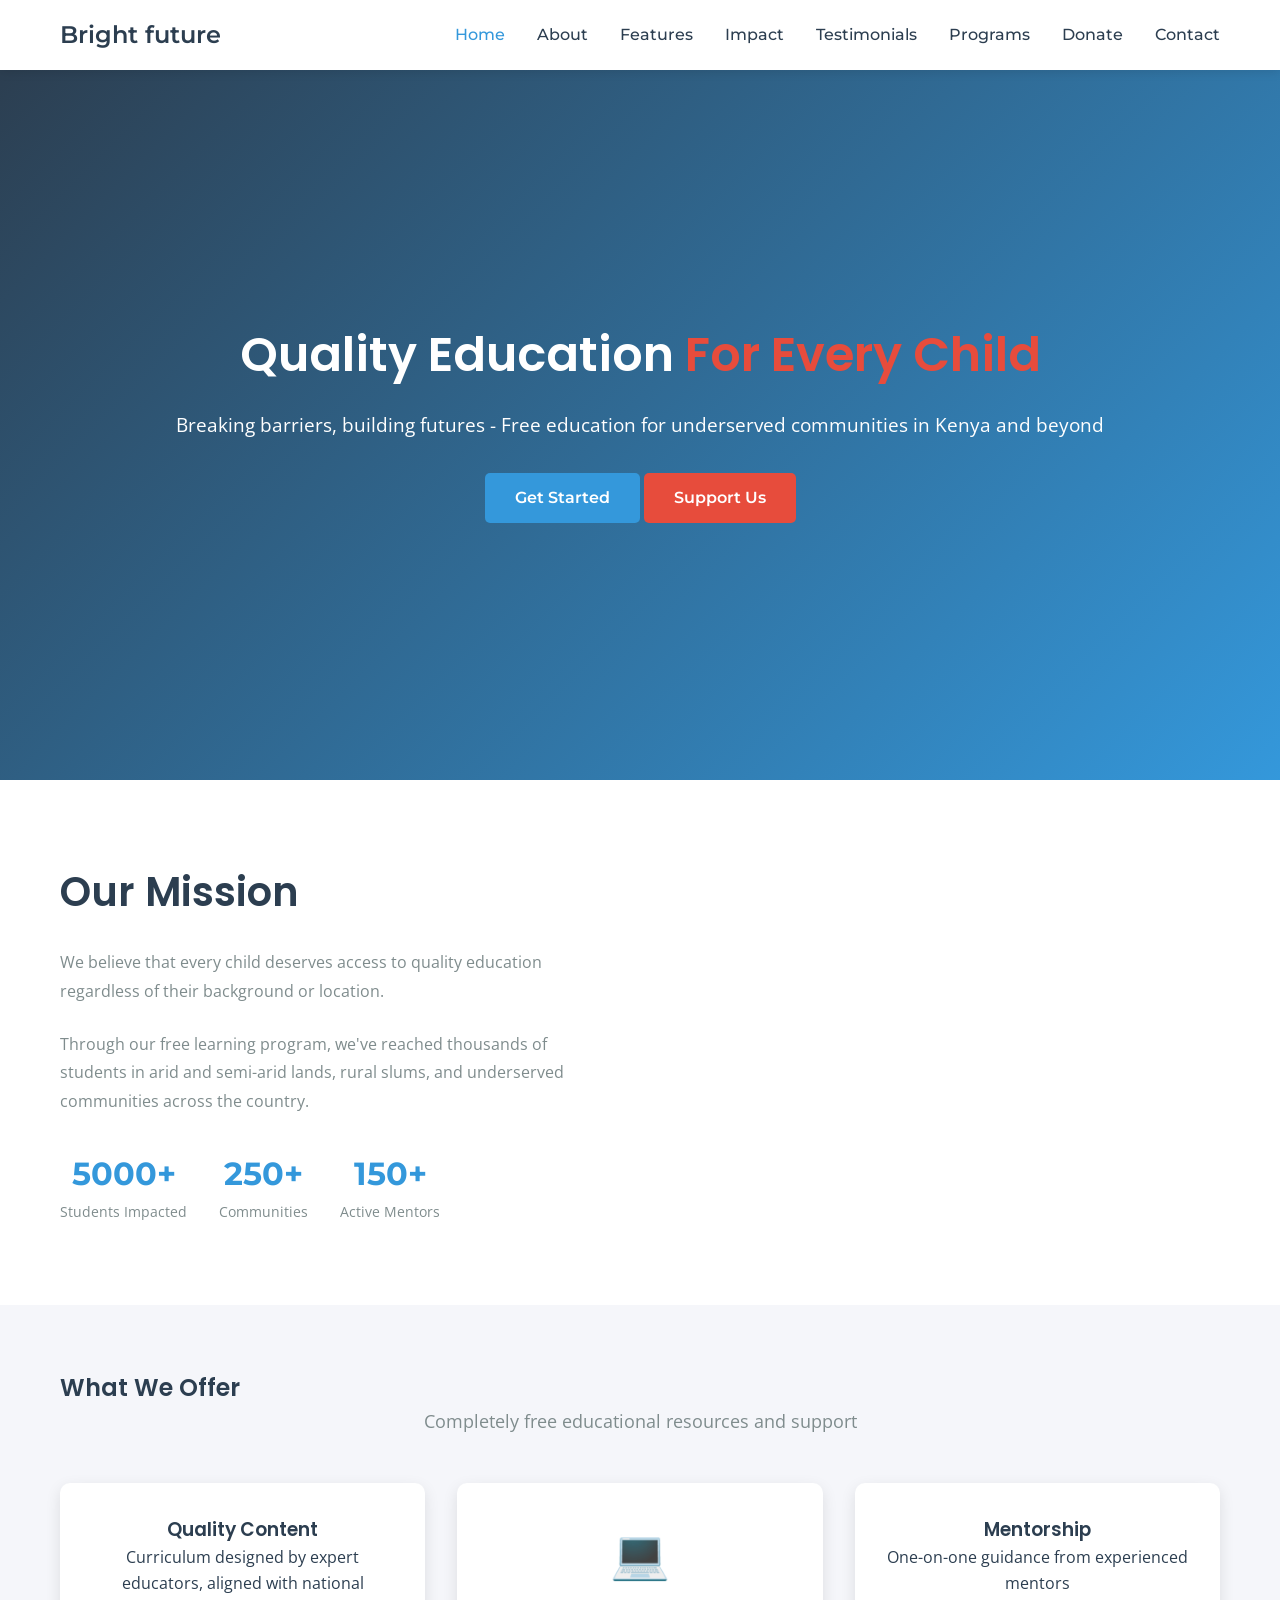
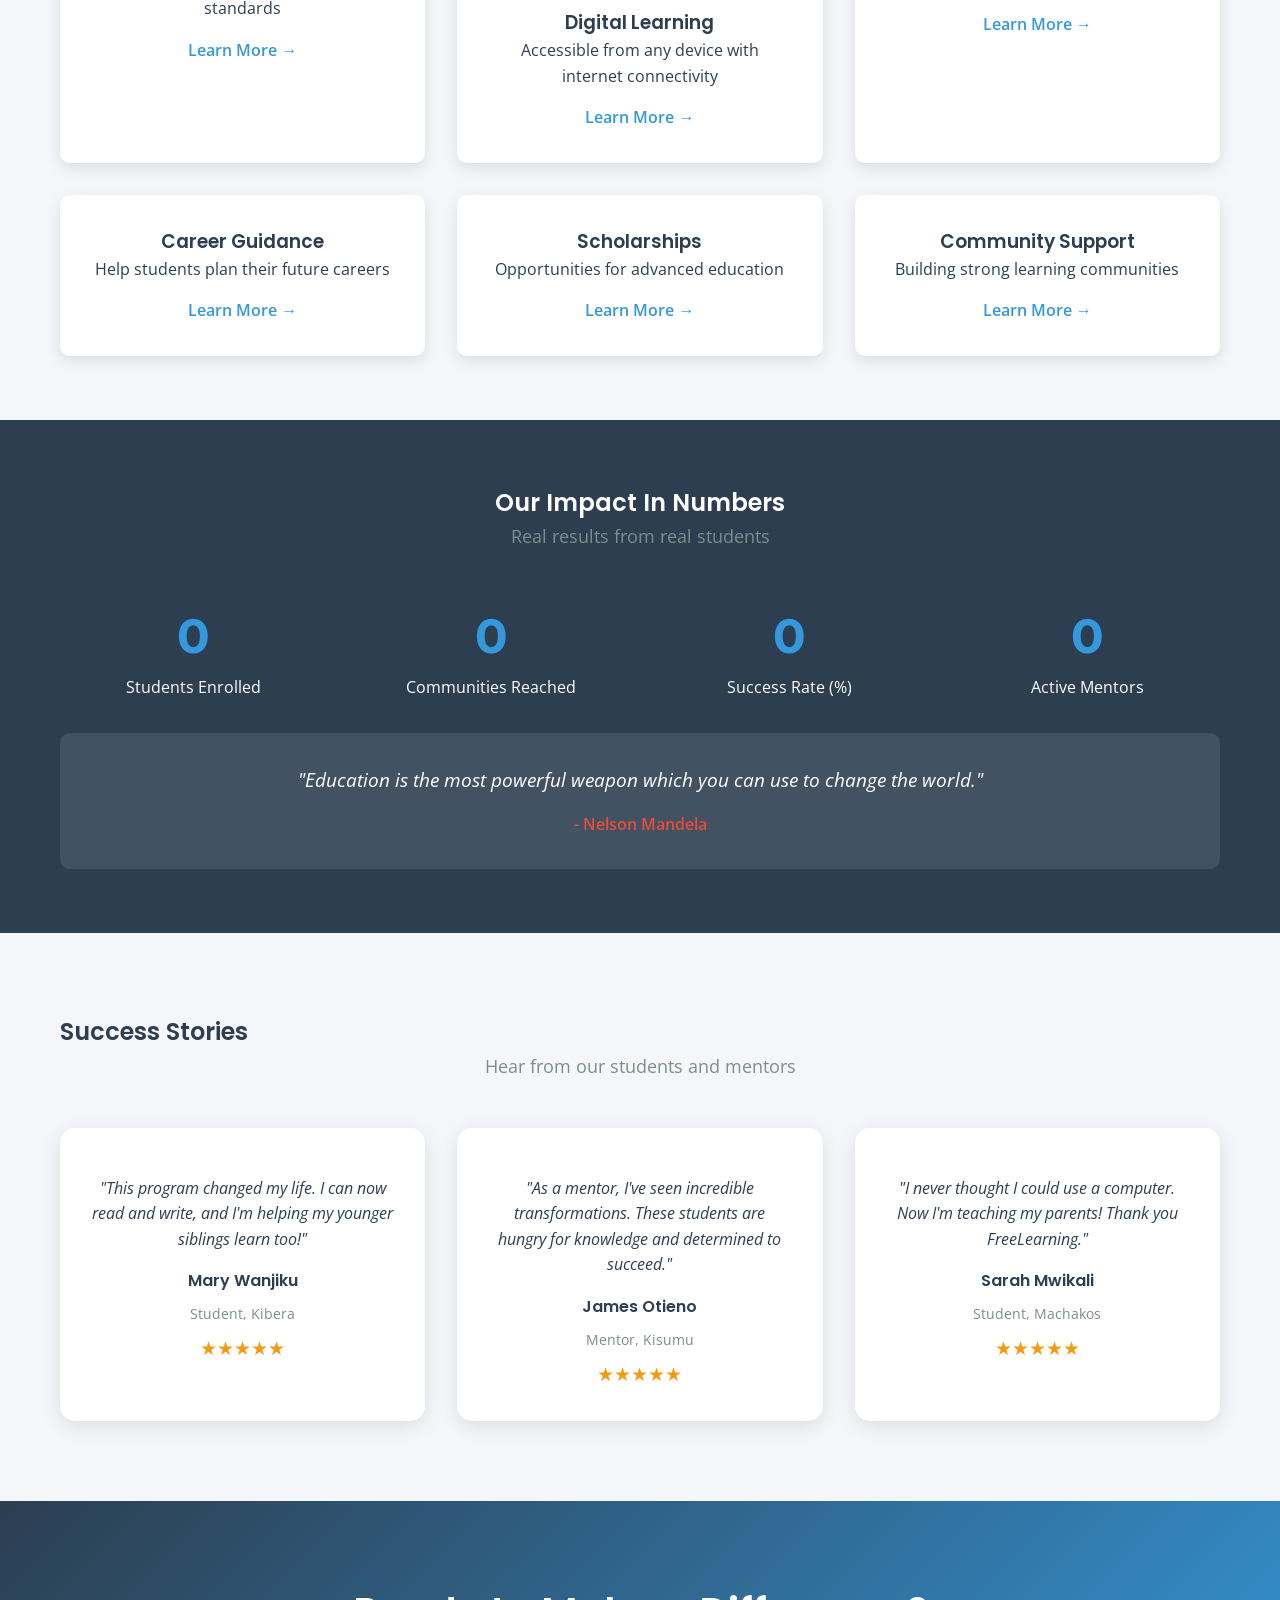
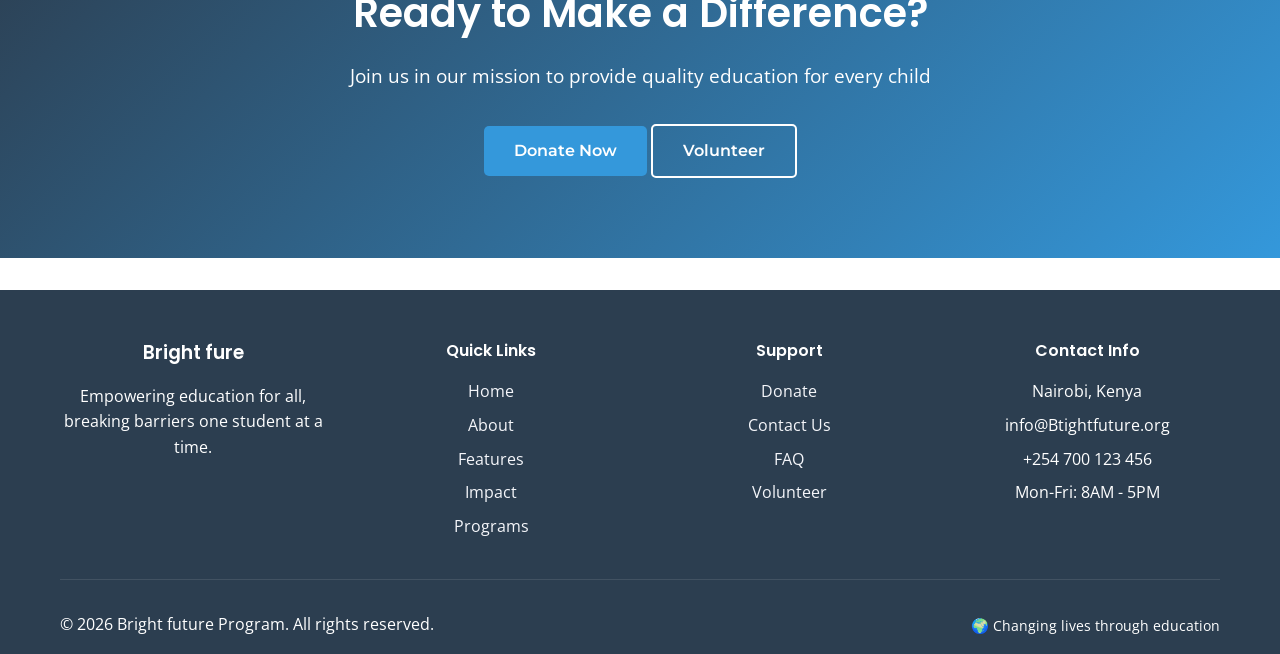
==== index.html @ 806d87c4 "Finalizing root structure for deployment" ====
<!DOCTYPE html>
<html lang="en">
<head>
    <meta charset="UTF-8">
    <meta name="viewport" content="width=device-width, initial-scale=1.0">
    <title>Bright future Program - Education For All</title>
    <link rel="stylesheet" href="css/style.css">
</head>
<body>
    <nav class="navbar">
        <div class="container">
            <div class="logo">
                <h2>Bright future</h2>
            </div>
            <ul class="nav-links">
                <li><a href="#home" class="active">Home</a></li>
                <li><a href="#about">About</a></li>
                <li><a href="#features">Features</a></li>
                <li><a href="#stats">Impact</a></li>
                <li><a href="#testimonials">Testimonials</a></li>
                <li><a href="programs.html">Programs</a></li>
                <li><a href="donations.html">Donate</a></li>
                <li><a href="contacts.html">Contact</a></li>
            </ul>
            <div class="hamburger">☰</div>
        </div>
    </nav>

    <section id="home" class="hero">
        <div class="container">
            <div class="hero-content">
                <h1>Quality Education <span class="highlight">For Every Child</span></h1>
                <p>Breaking barriers, building futures - Free education for underserved communities in Kenya and beyond</p>
                <div class="hero-buttons">
                    <a href="#features" class="btn btn-primary">Get Started</a>
                    <a href="donations.html" class="btn btn-secondary">Support Us</a>
                </div>
            </div>
        </div>
    </section>

    <section id="about" class="about">
        <div class="container">
            <div class="about-grid">
                <div class="about-content">
                    <h2>Our Mission</h2>
                    <p>We believe that every child deserves access to quality education regardless of their background or location.</p>
                    <p>Through our free learning program, we've reached thousands of students in arid and semi-arid lands, rural slums, and underserved communities across the country.</p>
                    <div class="mission-stats">
                        <div class="mission-stat">
                            <span class="stat-number">5000+</span>
                            <span class="stat-label">Students Impacted</span>
                        </div>
                        <div class="mission-stat">
                            <span class="stat-number">250+</span>
                            <span class="stat-label">Communities</span>
                        </div>
                        <div class="mission-stat">
                            <span class="stat-number">150+</span>
                            <span class="stat-label">Active Mentors</span>
                        </div>
                </div>
            </div>
        </div>
    </section>

    <section id="features" class="features">
        <div class="container">
            <h2>What We Offer</h2>
            <p class="section-subtitle">Completely free educational resources and support</p>
            <div class="features-grid">
                <div class="feature-card">
                    <h3>Quality Content</h3>
                    <p>Curriculum designed by expert educators, aligned with national standards</p>
                    <a href="programs.html" class="feature-link">Learn More →</a>
                </div>
                <div class="feature-card">
                    <div class="feature-icon">💻</div>
                    <h3>Digital Learning</h3>
                    <p>Accessible from any device with internet connectivity</p>
                    <a href="programs.html" class="feature-link">Learn More →</a>
                </div>
                <div class="feature-card">
                    <h3>Mentorship</h3>
                    <p>One-on-one guidance from experienced mentors</p>
                    <a href="programs.html" class="feature-link">Learn More →</a>
                </div>
                <div class="feature-card">
                    <h3>Career Guidance</h3>
                    <p>Help students plan their future careers</p>
                    <a href="programs.html" class="feature-link">Learn More →</a>
                </div>
                <div class="feature-card">
                    <h3>Scholarships</h3>
                    <p>Opportunities for advanced education</p>
                    <a href="donations.html" class="feature-link">Learn More →</a>
                </div>
                <div class="feature-card">
                    <h3>Community Support</h3>
                    <p>Building strong learning communities</p>
                    <a href="contacts.html" class="feature-link">Learn More →</a>
                </div>
            </div>
        </div>
    </section>

    <section id="stats" class="stats">
        <div class="container">
            <h2>Our Impact In Numbers</h2>
            <p class="section-subtitle">Real results from real students</p>
            <div class="stats-grid" id="stats-container">
                <div class="stat-item">
                    <div class="stat-number-animated" data-target="5000">0</div>
                    <p>Students Enrolled</p>
                </div>
                <div class="stat-item">
                    <div class="stat-number-animated" data-target="250">0</div>
                    <p>Communities Reached</p>
                </div>
                <div class="stat-item">
                    <div class="stat-number-animated" data-target="85">0</div>
                    <p>Success Rate (%)</p>
                </div>
                <div class="stat-item">
                    <div class="stat-number-animated" data-target="150">0</div>
                    <p>Active Mentors</p>
                </div>
            </div>
            <div id="api-quote" class="motivational-quote"></div>
        </div>
    </section>

    <section id="testimonials" class="testimonials">
        <div class="container">
            <h2>Success Stories</h2>
            <p class="section-subtitle">Hear from our students and mentors</p>
            <div class="testimonials-grid">
                <div class="testimonial-card">
                    <p class="testimonial-text">"This program changed my life. I can now read and write, and I'm helping my younger siblings learn too!"</p>
                    <h4>Mary Wanjiku</h4>
                    <p class="testimonial-role">Student, Kibera</p>
                    <div class="rating">★★★★★</div>
                </div>
                <div class="testimonial-card">
                    <p class="testimonial-text">"As a mentor, I've seen incredible transformations. These students are hungry for knowledge and determined to succeed."</p>
                    <h4>James Otieno</h4>
                    <p class="testimonial-role">Mentor, Kisumu</p>
                    <div class="rating">★★★★★</div>
                </div>
                <div class="testimonial-card">
                    <p class="testimonial-text">"I never thought I could use a computer. Now I'm teaching my parents! Thank you FreeLearning."</p>
                    <h4>Sarah Mwikali</h4>
                    <p class="testimonial-role">Student, Machakos</p>
                    <div class="rating">★★★★★</div>
                </div>
            </div>
        </div>
    </section>

    <section class="cta">
        <div class="container">
            <div class="cta-content">
                <h2>Ready to Make a Difference?</h2>
                <p>Join us in our mission to provide quality education for every child</p>
                <div class="cta-buttons">
                    <a href="donations.html" class="btn btn-primary">Donate Now</a>
                    <a href="contacts.html" class="btn btn-outline-light">Volunteer</a>
                </div>
            </div>
        </div>
    </section>

    <footer class="footer">
        <div class="container">
            <div class="footer-grid">
                <div class="footer-section">
                    <h3>Bright fure</h3>
                    <p>Empowering education for all, breaking barriers one student at a time.</p>            
                </div>
                <div class="footer-section">
                    <h4>Quick Links</h4>
                    <ul>
                        <li><a href="#home">Home</a></li>
                        <li><a href="#about">About</a></li>
                        <li><a href="#features">Features</a></li>
                        <li><a href="#stats">Impact</a></li>
                        <li><a href="programs.html">Programs</a></li>
                    </ul>
                </div>
                <div class="footer-section">
                    <h4>Support</h4>
                    <ul>
                        <li><a href="donations.html">Donate</a></li>
                        <li><a href="contacts.html">Contact Us</a></li>
                        <li><a href="#">FAQ</a></li>
                        <li><a href="#">Volunteer</a></li>
                    </ul>
                </div>
                <div class="footer-section">
                    <h4>Contact Info</h4>
                    <ul>
                        <li>Nairobi, Kenya</li>
                        <li>info@Btightfuture.org</li>
                        <li>+254 700 123 456</li>
                        <li>Mon-Fri: 8AM - 5PM</li>
                    </ul>
                </div>
            </div>
            <div class="footer-bottom">
                <p>&copy; 2026 Bright future Program. All rights reserved.</p>
                <div id="weather-widget"></div>
            </div>
        </div>
    </footer>

    <script src="js/main.js"></script>
    <script src="js/api.js"></script>
</body>
</html>
---- css/style.css ----
/* Import Fonts */
@import url('https://fonts.googleapis.com/css2?family=Poppins:wght@300;400;600;700&family=Open+Sans:wght@400;600&family=Montserrat:wght@500;600;700&display=swap');

:root {
    --primary: #2C3E50;
    --secondary: #3498DB;
    --accent: #E74C3C;
    --white: #FFFFFF;
    --light-gray: #F5F6FA;
    --dark-gray: #7F8C8D;
}

* {
    margin: 0;
    padding: 0;
    box-sizing: border-box;
}

body {
    font-family: 'Open Sans', sans-serif;
    line-height: 1.6;
    color: var(--primary);
}

h1, h2, h3, h4 {
    font-family: 'Poppins', sans-serif;
    font-weight: 600;
}

.navbar {
    background: var(--white);
    box-shadow: 0 2px 10px rgba(0,0,0,0.1);
    position: fixed;
    width: 100%;
    top: 0;
    z-index: 1000;
}

.container {
    max-width: 1200px;
    margin: 0 auto;
    padding: 0 20px;
}

.navbar .container {
    display: flex;
    justify-content: space-between;
    align-items: center;
    padding: 1rem 20px;
}

.logo h2 {
    color: var(--primary);
    font-family: 'Montserrat', sans-serif;
}

.nav-links {
    display: flex;
    list-style: none;
    gap: 2rem;
}

.nav-links a {
    font-family: 'Montserrat', sans-serif;
    text-decoration: none;
    color: var(--primary);
    font-weight: 500;
    transition: color 0.3s;
}

.nav-links a:hover,
.nav-links a.active {
    color: var(--secondary);
}

.hamburger {
    display: none;
    font-size: 1.5rem;
    cursor: pointer;
}

.btn {
    display: inline-block;
    padding: 12px 30px;
    text-decoration: none;
    border-radius: 5px;
    font-family: 'Montserrat', sans-serif;
    font-weight: 600;
    transition: all 0.3s;
    cursor: pointer;
    border: none;
}

.btn-primary {
    background: var(--secondary);
    color: var(--white);
}

.btn-primary:hover {
    background: var(--primary);
    transform: translateY(-2px);
}

.btn-secondary {
    background: var(--accent);
    color: var(--white);
}

.btn-secondary:hover {
    background: #c0392b;
    transform: translateY(-2px);
}

.btn-outline {
    border: 2px solid var(--secondary);
    background: transparent;
    color: var(--secondary);
}

.btn-outline:hover {
    background: var(--secondary);
    color: var(--white);
}

.hero {
    height: 80vh;
    background: linear-gradient(135deg, var(--primary), var(--secondary));
    display: flex;
    align-items: center;
    text-align: center;
    color: var(--white);
    margin-top: 60px;
}

.hero h1 {
    font-size: 3rem;
    margin-bottom: 1rem;
}

.hero p {
    font-size: 1.2rem;
    margin-bottom: 2rem;
}

.features {
    padding: 4rem 0;
    background: var(--light-gray);
}

.features-grid,
.programs-grid,
.impacts-grid {
    display: grid;
    grid-template-columns: repeat(auto-fit, minmax(300px, 1fr));
    gap: 2rem;
    margin-top: 2rem;
}

.feature-card,
.program-card {
    background: var(--white);
    padding: 2rem;
    border-radius: 10px;
    text-align: center;
    box-shadow: 0 5px 15px rgba(0,0,0,0.1);
    transition: transform 0.3s;
}

.feature-card:hover,
.program-card:hover {
    transform: translateY(-5px);
}

.feature-icon {
    font-size: 3rem;
    margin-bottom: 1rem;
}

.stats {
    padding: 4rem 0;
    background: var(--primary);
    color: var(--white);
}

.stats-grid {
    display: grid;
    grid-template-columns: repeat(auto-fit, minmax(200px, 1fr));
    gap: 2rem;
    text-align: center;
}

.stat-item h3 {
    font-size: 2.5rem;
    color: var(--secondary);
}

.page-header {
    background: var(--light-gray);
    padding: 8rem 0 3rem;
    text-align: center;
}

.program-image {
    font-size: 3rem;
    margin-bottom: 1rem;
}

.program-features {
    list-style: none;
    margin: 1rem 0;
    text-align: left;
}

.program-features li {
    margin: 0.5rem 0;
    color: var(--dark-gray);
}

.impact-item {
    text-align: center;
    padding: 2rem;
    background: var(--white);
    border-radius: 10px;
    box-shadow: 0 5px 15px rgba(0,0,0,0.1);
}

.impact-number {
    font-size: 3rem;
    font-weight: bold;
    color: var(--secondary);
    font-family: 'Montserrat', sans-serif;
}

.success-stories {
    margin-top: 4rem;
}

.stories-grid {
    display: grid;
    grid-template-columns: repeat(auto-fit, minmax(250px, 1fr));
    gap: 2rem;
    margin-top: 2rem;
}

.story-card {
    background: var(--white);
    padding: 1.5rem;
    border-radius: 10px;
    text-align: center;
    box-shadow: 0 5px 15px rgba(0,0,0,0.1);
}

/* Donations Page */
.donations-wrapper {
    display: grid;
    grid-template-columns: 1fr 1fr;
    gap: 3rem;
    padding: 4rem 0;
}

.donation-info ul {
    list-style: none;
    margin: 1rem 0;
}

.donation-info li {
    margin: 0.5rem 0;
    padding: 0.5rem;
    background: var(--light-gray);
    border-radius: 5px;
}

.progress-bar {
    background: var(--light-gray);
    height: 30px;
    border-radius: 15px;
    overflow: hidden;
    margin: 1rem 0;
}

.progress {
    background: var(--secondary);
    height: 100%;
    transition: width 0.3s;
}

.donation-form form {
    display: flex;
    flex-direction: column;
    gap: 1rem;
}

.donation-form input,
.donation-form select,
.contact-form input,
.contact-form textarea {
    padding: 12px;
    border: 1px solid #ddd;
    border-radius: 5px;
    font-family: 'Open Sans', sans-serif;
}

.contact-grid {
    display: grid;
    grid-template-columns: 1fr 1fr;
    gap: 3rem;
    padding: 4rem 0;
}

.info-item {
    display: flex;
    align-items: center;
    gap: 1rem;
    margin: 1rem 0;
}

.info-item span {
    font-size: 1.5rem;
}

.social-links {
    margin-top: 2rem;
}

.social-links a {
    display: inline-block;
    margin-right: 1rem;
    color: var(--secondary);
    text-decoration: none;
    font-family: 'Montserrat', sans-serif;
}

.contact-form form {
    display: flex;
    flex-direction: column;
    gap: 1rem;
}

footer {
    background: var(--primary);
    color: var(--white);
    text-align: center;
    padding: 2rem 0;
    margin-top: 2rem;
}

@media (max-width: 768px) {
    .nav-links {
        display: none;
    }
    
    .hamburger {
        display: block;
    }
    
    .hero h1 {
        font-size: 2rem;
    }
    
    .donations-wrapper,
    .contact-grid {
        grid-template-columns: 1fr;
    }
    
    .features-grid,
    .programs-grid {
        grid-template-columns: 1fr;
    }
}

/* Mobile menu active state */
.nav-links.active {
    display: flex;
    flex-direction: column;
    position: absolute;
    top: 60px;
    left: 0;
    right: 0;
    background: var(--white);
    padding: 1rem;
    text-align: center;
    box-shadow: 0 2px 10px rgba(0,0,0,0.1);
}


.highlight {
    color: var(--accent);
}

.section-subtitle {
    text-align: center;
    color: var(--dark-gray);
    margin-bottom: 3rem;
    font-size: 1.1rem;
}

.about {
    padding: 5rem 0;
    background: var(--white);
}

.about-grid {
    display: grid;
    grid-template-columns: 1fr 1fr;
    gap: 4rem;
    align-items: center;
}

.about-content h2 {
    font-size: 2.5rem;
    margin-bottom: 1.5rem;
}

.about-content p {
    margin-bottom: 1.5rem;
    line-height: 1.8;
    color: var(--dark-gray);
}

.mission-stats {
    display: flex;
    gap: 2rem;
    margin-top: 2rem;
}

.mission-stat {
    text-align: center;
}

.stat-number {
    display: block;
    font-size: 2rem;
    font-weight: bold;
    color: var(--secondary);
    font-family: 'Montserrat', sans-serif;
}

.stat-label {
    font-size: 0.9rem;
    color: var(--dark-gray);
}

.about-image {
    background: linear-gradient(135deg, var(--primary), var(--secondary));
    border-radius: 20px;
    padding: 3rem;
    text-align: center;
}

.image-placeholder {
    font-size: 8rem;
}

.feature-link {
    display: inline-block;
    margin-top: 1rem;
    color: var(--secondary);
    text-decoration: none;
    font-weight: 600;
}

.feature-link:hover {
    color: var(--accent);
}

.stat-number-animated {
    font-size: 3rem;
    font-weight: bold;
    color: var(--secondary);
    font-family: 'Montserrat', sans-serif;
}

.testimonials {
    padding: 5rem 0;
    background: var(--light-gray);
}

.testimonials-grid {
    display: grid;
    grid-template-columns: repeat(auto-fit, minmax(300px, 1fr));
    gap: 2rem;
}

.testimonial-card {
    background: var(--white);
    padding: 2rem;
    border-radius: 15px;
    text-align: center;
    box-shadow: 0 5px 20px rgba(0,0,0,0.1);
    transition: transform 0.3s;
}

.testimonial-card:hover {
    transform: translateY(-5px);
}

.testimonial-image {
    font-size: 4rem;
    margin-bottom: 1rem;
}

.testimonial-text {
    font-style: italic;
    margin: 1rem 0;
    line-height: 1.6;
}

.testimonial-role {
    color: var(--dark-gray);
    font-size: 0.9rem;
    margin: 0.5rem 0;
}

.rating {
    color: #f39c12;
    font-size: 1.2rem;
    margin-top: 0.5rem;
}

.cta {
    padding: 5rem 0;
    background: linear-gradient(135deg, var(--primary), var(--secondary));
    color: var(--white);
    text-align: center;
}

.cta-content h2 {
    font-size: 2.5rem;
    margin-bottom: 1rem;
}

.cta-content p {
    font-size: 1.2rem;
    margin-bottom: 2rem;
}

.btn-outline-light {
    background: transparent;
    border: 2px solid var(--white);
    color: var(--white);
}

.btn-outline-light:hover {
    background: var(--white);
    color: var(--primary);
}

.footer {
    background: var(--primary);
    color: var(--white);
    padding: 3rem 0 1rem;
}

.footer-grid {
    display: grid;
    grid-template-columns: repeat(auto-fit, minmax(250px, 1fr));
    gap: 2rem;
    margin-bottom: 2rem;
}

.footer-section h3,
.footer-section h4 {
    margin-bottom: 1rem;
    color: var(--white);
}

.footer-section ul {
    list-style: none;
}

.footer-section ul li {
    margin-bottom: 0.5rem;
}

.footer-section a {
    color: var(--light-gray);
    text-decoration: none;
    transition: color 0.3s;
}

.footer-section a:hover {
    color: var(--secondary);
}

.social-icons {
    display: flex;
    gap: 1rem;
    margin-top: 1rem;
}

.social-icon {
    display: inline-block;
    padding: 0.5rem;
    background: rgba(255,255,255,0.1);
    border-radius: 50%;
    text-decoration: none;
    font-size: 1.5rem;
    transition: background 0.3s;
}

.social-icon:hover {
    background: var(--secondary);
}

.footer-bottom {
    text-align: center;
    padding-top: 2rem;
    border-top: 1px solid rgba(255,255,255,0.1);
    display: flex;
    justify-content: space-between;
    align-items: center;
    flex-wrap: wrap;
    gap: 1rem;
}

#weather-widget {
    font-size: 0.9rem;
}

html {
    scroll-behavior: smooth;
    scroll-padding-top: 70px; /* Accounts for fixed navbar */
}

@media (max-width: 768px) {
    .about-grid {
        grid-template-columns: 1fr;
    }
    
    .mission-stats {
        justify-content: center;
    }
    
    .footer-bottom {
        flex-direction: column;
        text-align: center;
    }
    
    .hero h1 {
        font-size: 2rem;
    }
    
    .cta-content h2 {
        font-size: 1.8rem;
    }
}


.quote-box {
    background: rgba(255,255,255,0.1);
    padding: 2rem;
    border-radius: 10px;
    margin-top: 2rem;
    text-align: center;
}

.quote-text {
    font-size: 1.2rem;
    font-style: italic;
    margin-bottom: 1rem;
}

.quote-author {
    font-weight: 600;
    color: var(--accent);
}

.stats .container {
    text-align: center;
}

.stats-grid {
    margin-bottom: 2rem;
}


.contact-description {
    margin-bottom: 2rem;
    color: var(--dark-gray);
}

.info-item {
    display: flex;
    gap: 1rem;
    margin-bottom: 1.5rem;
    padding: 1rem;
    background: var(--light-gray);
    border-radius: 10px;
    transition: transform 0.3s;
}

.info-item:hover {
    transform: translateX(5px);
}

.info-item span {
    font-size: 1.5rem;
}

.info-item strong {
    display: block;
    margin-bottom: 0.25rem;
    color: var(--primary);
}

.info-item p {
    margin: 0;
    color: var(--dark-gray);
}

.social-links h4 {
    margin-bottom: 1rem;
}

.social-icons {
    display: flex;
    flex-wrap: wrap;
    gap: 1rem;
}

.social-icon {
    display: inline-block;
    padding: 0.5rem 1rem;
    background: var(--light-gray);
    border-radius: 5px;
    text-decoration: none;
    color: var(--primary);
    transition: all 0.3s;
}

.social-icon:hover {
    background: var(--secondary);
    color: var(--white);
    transform: translateY(-2px);
}


.form-group {
    margin-bottom: 1rem;
}

.form-group label {
    display: block;
    margin-bottom: 0.5rem;
    font-weight: 600;
    color: var(--primary);
}

.form-group input,
.form-group select,
.form-group textarea {
    width: 100%;
    padding: 12px;
    border: 1px solid #ddd;
    border-radius: 5px;
    font-family: 'Open Sans', sans-serif;
    transition: border-color 0.3s;
}

.form-group input:focus,
.form-group select:focus,
.form-group textarea:focus {
    outline: none;
    border-color: var(--secondary);
}

.checkbox-label {
    display: flex;
    align-items: center;
    gap: 0.5rem;
    cursor: pointer;
}

.checkbox-label input {
    width: auto;
}

.form-message {
    margin-top: 1rem;
    padding: 0.75rem;
    border-radius: 5px;
}

.success-message {
    background: #d4edda;
    color: #155724;
    border: 1px solid #c3e6cb;
}

.error-message {
    background: #f8d7da;
    color: #721c24;
    border: 1px solid #f5c6cb;
}

.map-section {
    padding: 3rem 0;
    background: var(--light-gray);
}

.map-section h3 {
    text-align: center;
    margin-bottom: 2rem;
}

.map-placeholder {
    border-radius: 10px;
    overflow: hidden;
    box-shadow: 0 5px 15px rgba(0,0,0,0.1);
}

.donation-description {
    margin-bottom: 2rem;
    color: var(--dark-gray);
}

.donation-benefits {
    list-style: none;
    margin: 2rem 0;
}

.donation-benefits li {
    display: flex;
    gap: 1rem;
    margin-bottom: 1.5rem;
    padding: 1rem;
    background: var(--light-gray);
    border-radius: 10px;
    transition: transform 0.3s;
}

.donation-benefits li:hover {
    transform: translateX(5px);
}

.benefit-icon {
    font-size: 2rem;
}

.benefit-amount {
    display: inline-block;
    margin-top: 0.5rem;
    padding: 0.25rem 0.75rem;
    background: var(--secondary);
    color: var(--white);
    border-radius: 20px;
    font-size: 0.875rem;
    font-weight: bold;
}

.amount-buttons {
    display: flex;
    gap: 1rem;
    flex-wrap: wrap;
    margin-bottom: 1rem;
}

.amount-btn {
    padding: 0.75rem 1.5rem;
    background: var(--light-gray);
    border: 2px solid transparent;
    border-radius: 5px;
    cursor: pointer;
    transition: all 0.3s;
    font-weight: 600;
}

.amount-btn:hover {
    background: var(--secondary);
    color: var(--white);
}

.amount-btn.active {
    background: var(--secondary);
    color: var(--white);
    border-color: var(--primary);
}

.btn-block {
    width: 100%;
}

.secure-badge {
    display: flex;
    align-items: center;
    justify-content: center;
    gap: 0.5rem;
    margin-top: 1.5rem;
    padding: 1rem;
    background: var(--light-gray);
    border-radius: 5px;
    font-size: 0.875rem;
}

.other-ways {
    padding: 4rem 0;
    background: var(--light-gray);
}

.ways-grid {
    display: grid;
    grid-template-columns: repeat(auto-fit, minmax(280px, 1fr));
    gap: 2rem;
    margin-top: 2rem;
}

.way-card {
    text-align: center;
    padding: 2rem;
    background: var(--white);
    border-radius: 10px;
    transition: transform 0.3s;
}

.way-card:hover {
    transform: translateY(-5px);
}

.way-icon {
    font-size: 3rem;
    margin-bottom: 1rem;
}

.impact-description {
    font-size: 0.875rem;
    color: var(--dark-gray);
    margin-top: 0.5rem;
    display: block;
}

.story-image {
    font-size: 4rem;
    margin-bottom: 1rem;
}

.story-location {
    color: var(--secondary);
    font-size: 0.875rem;
    margin: 0.5rem 0;
}

.story-text {
    margin: 1rem 0;
    line-height: 1.6;
}

.story-quote {
    font-style: italic;
    padding: 0.75rem;
    background: var(--light-gray);
    border-radius: 5px;
    color: var(--primary);
    margin-top: 1rem;
}


.timeline {
    padding: 4rem 0;
    background: var(--white);
}

.timeline-grid {
    position: relative;
    max-width: 800px;
    margin: 2rem auto;
}

.timeline-grid::before {
    content: '';
    position: absolute;
    left: 50%;
    transform: translateX(-50%);
    width: 2px;
    height: 100%;
    background: var(--secondary);
}

.timeline-item {
    position: relative;
    margin-bottom: 2rem;
    display: flex;
    justify-content: flex-start;
    align-items: center;
}

.timeline-item:nth-child(even) {
    flex-direction: row-reverse;
}

.timeline-year {
    width: 100px;
    padding: 0.5rem;
    background: var(--secondary);
    color: var(--white);
    text-align: center;
    border-radius: 5px;
    font-weight: bold;
    position: relative;
    z-index: 1;
}

.timeline-content {
    width: calc(50% - 60px);
    padding: 1rem;
    background: var(--light-gray);
    border-radius: 10px;
    margin: 0 20px;
}

.timeline-content h3 {
    margin-bottom: 0.5rem;
    color: var(--primary);
}

@media (max-width: 768px) {
    .timeline-grid::before {
        left: 30px;
    }
    
    .timeline-item,
    .timeline-item:nth-child(even) {
        flex-direction: column;
        align-items: flex-start;
        margin-left: 30px;
    }
    
    .timeline-year {
        margin-bottom: 1rem;
    }
    
    .timeline-content {
        width: 100%;
        margin-left: 0;
    }
}

.btn-small {
    padding: 8px 15px;
    font-size: 0.875rem;
    margin-top: 0.5rem;
}
/* Programs Page Additional Styles */

/* Featured Program Section */
.featured-program {
    padding: 4rem 0;
    background: linear-gradient(135deg, var(--primary), var(--secondary));
    color: var(--white);
}

.featured-badge {
    display: inline-block;
    background: var(--accent);
    padding: 0.5rem 1rem;
    border-radius: 25px;
    font-size: 0.875rem;
    font-weight: 600;
    margin-bottom: 2rem;
}

.featured-content {
    display: grid;
    grid-template-columns: 1fr 1fr;
    gap: 3rem;
    align-items: center;
}

.featured-info h2 {
    font-size: 2.5rem;
    margin-bottom: 1rem;
}

.featured-info p {
    font-size: 1.1rem;
    margin-bottom: 2rem;
    opacity: 0.95;
}

.featured-stats {
    display: flex;
    gap: 2rem;
    margin-bottom: 2rem;
}

.featured-stat {
    text-align: center;
}

.featured-stat .stat-number {
    display: block;
    font-size: 2rem;
    font-weight: bold;
    color: var(--white);
}

.featured-stat .stat-label {
    font-size: 0.875rem;
    opacity: 0.9;
}

.featured-image {
    background: rgba(255,255,255,0.1);
    border-radius: 20px;
    padding: 3rem;
    text-align: center;
}

.image-placeholder {
    font-size: 8rem;
}

/* Program Cards Enhancement */
.program-card {
    position: relative;
    background: var(--white);
    padding: 2rem;
    border-radius: 15px;
    text-align: center;
    box-shadow: 0 5px 20px rgba(0,0,0,0.1);
    transition: all 0.3s ease;
}

.program-card:hover {
    transform: translateY(-10px);
    box-shadow: 0 10px 30px rgba(0,0,0,0.15);
}

.program-level {
    position: absolute;
    top: 1rem;
    right: 1rem;
    padding: 0.25rem 0.75rem;
    border-radius: 20px;
    font-size: 0.75rem;
    font-weight: 600;
    background: var(--light-gray);
    color: var(--primary);
}

.program-level.beginner {
    background: #d4edda;
    color: #155724;
}

.program-level.intermediate {
    background: #fff3cd;
    color: #856404;
}

.program-level.advanced {
    background: #f8d7da;
    color: #721c24;
}

.program-image {
    font-size: 4rem;
    margin-bottom: 1rem;
}

.program-card h3 {
    margin: 1rem 0;
    color: var(--primary);
}

.program-features {
    list-style: none;
    margin: 1.5rem 0;
    text-align: left;
}

.program-features li {
    margin: 0.5rem 0;
    color: var(--dark-gray);
    font-size: 0.9rem;
}

.program-duration {
    display: flex;
    justify-content: space-between;
    margin: 1rem 0;
    padding: 0.75rem;
    background: var(--light-gray);
    border-radius: 8px;
    font-size: 0.875rem;
}

/* Program Benefits Section */
.program-benefits {
    padding: 4rem 0;
    background: var(--light-gray);
}

.benefits-grid {
    display: grid;
    grid-template-columns: repeat(auto-fit, minmax(250px, 1fr));
    gap: 2rem;
    margin-top: 2rem;
}

.benefit-item {
    text-align: center;
    padding: 2rem;
    background: var(--white);
    border-radius: 15px;
    transition: transform 0.3s;
}

.benefit-item:hover {
    transform: translateY(-5px);
}

.benefit-icon {
    font-size: 3rem;
    margin-bottom: 1rem;
}

/* How It Works Section */
.how-it-works {
    padding: 4rem 0;
    background: var(--white);
}

.steps-grid {
    display: grid;
    grid-template-columns: repeat(auto-fit, minmax(200px, 1fr));
    gap: 2rem;
    margin: 3rem 0;
}

.step {
    text-align: center;
}

.step-number {
    width: 50px;
    height: 50px;
    background: var(--secondary);
    color: var(--white);
    border-radius: 50%;
    display: flex;
    align-items: center;
    justify-content: center;
    font-size: 1.5rem;
    font-weight: bold;
    margin: 0 auto 1rem;
}

.cta-center {
    text-align: center;
    margin-top: 2rem;
}

/* Modal Styles */
.modal {
    display: none;
    position: fixed;
    z-index: 2000;
    left: 0;
    top: 0;
    width: 100%;
    height: 100%;
    background-color: rgba(0,0,0,0.7);
    animation: fadeIn 0.3s;
}

@keyframes fadeIn {
    from { opacity: 0; }
    to { opacity: 1; }
}

.modal-content {
    background-color: var(--white);
    margin: 5% auto;
    padding: 2rem;
    width: 90%;
    max-width: 700px;
    border-radius: 15px;
    position: relative;
    animation: slideDown 0.3s;
    max-height: 80vh;
    overflow-y: auto;
}

@keyframes slideDown {
    from {
        transform: translateY(-50px);
        opacity: 0;
    }
    to {
        transform: translateY(0);
        opacity: 1;
    }
}

.close-modal {
    position: absolute;
    right: 1.5rem;
    top: 1rem;
    font-size: 2rem;
    font-weight: bold;
    cursor: pointer;
    color: var(--dark-gray);
    transition: color 0.3s;
}

.close-modal:hover {
    color: var(--accent);
}

.modal-description {
    font-size: 1.1rem;
    color: var(--secondary);
    margin: 1rem 0;
}

.modal-details {
    background: var(--light-gray);
    padding: 1rem;
    border-radius: 10px;
    margin: 1.5rem 0;
}

.detail-item {
    margin: 0.5rem 0;
}

.modal-curriculum {
    list-style: none;
    margin: 1rem 0;
}

.modal-curriculum li {
    margin: 0.5rem 0;
    padding: 0.5rem;
    background: var(--light-gray);
    border-radius: 5px;
}

.modal-actions {
    display: flex;
    gap: 1rem;
    margin-top: 2rem;
    justify-content: center;
}

/* Responsive Design for Programs Page */
@media (max-width: 768px) {
    .featured-content {
        grid-template-columns: 1fr;
        text-align: center;
    }
    
    .featured-stats {
        justify-content: center;
    }
    
    .programs-grid {
        grid-template-columns: 1fr;
    }
    
    .steps-grid {
        grid-template-columns: 1fr;
    }
    
    .modal-content {
        width: 95%;
        margin: 10% auto;
        padding: 1rem;
    }
    
    .modal-actions {
        flex-direction: column;
    }
}

/* Animations */
.program-card {
    animation: fadeInUp 0.6s ease-out;
}

@keyframes fadeInUp {
    from {
        opacity: 0;
        transform: translateY(30px);
    }
    to {
        opacity: 1;
        transform: translateY(0);
    }
}

/* Stagger animation for cards */
.program-card:nth-child(1) { animation-delay: 0.1s; }
.program-card:nth-child(2) { animation-delay: 0.2s; }
.program-card:nth-child(3) { animation-delay: 0.3s; }
.program-card:nth-child(4) { animation-delay: 0.4s; }
.program-card:nth-child(5) { animation-delay: 0.5s; }
.program-card:nth-child(6) { animation-delay: 0.6s; }
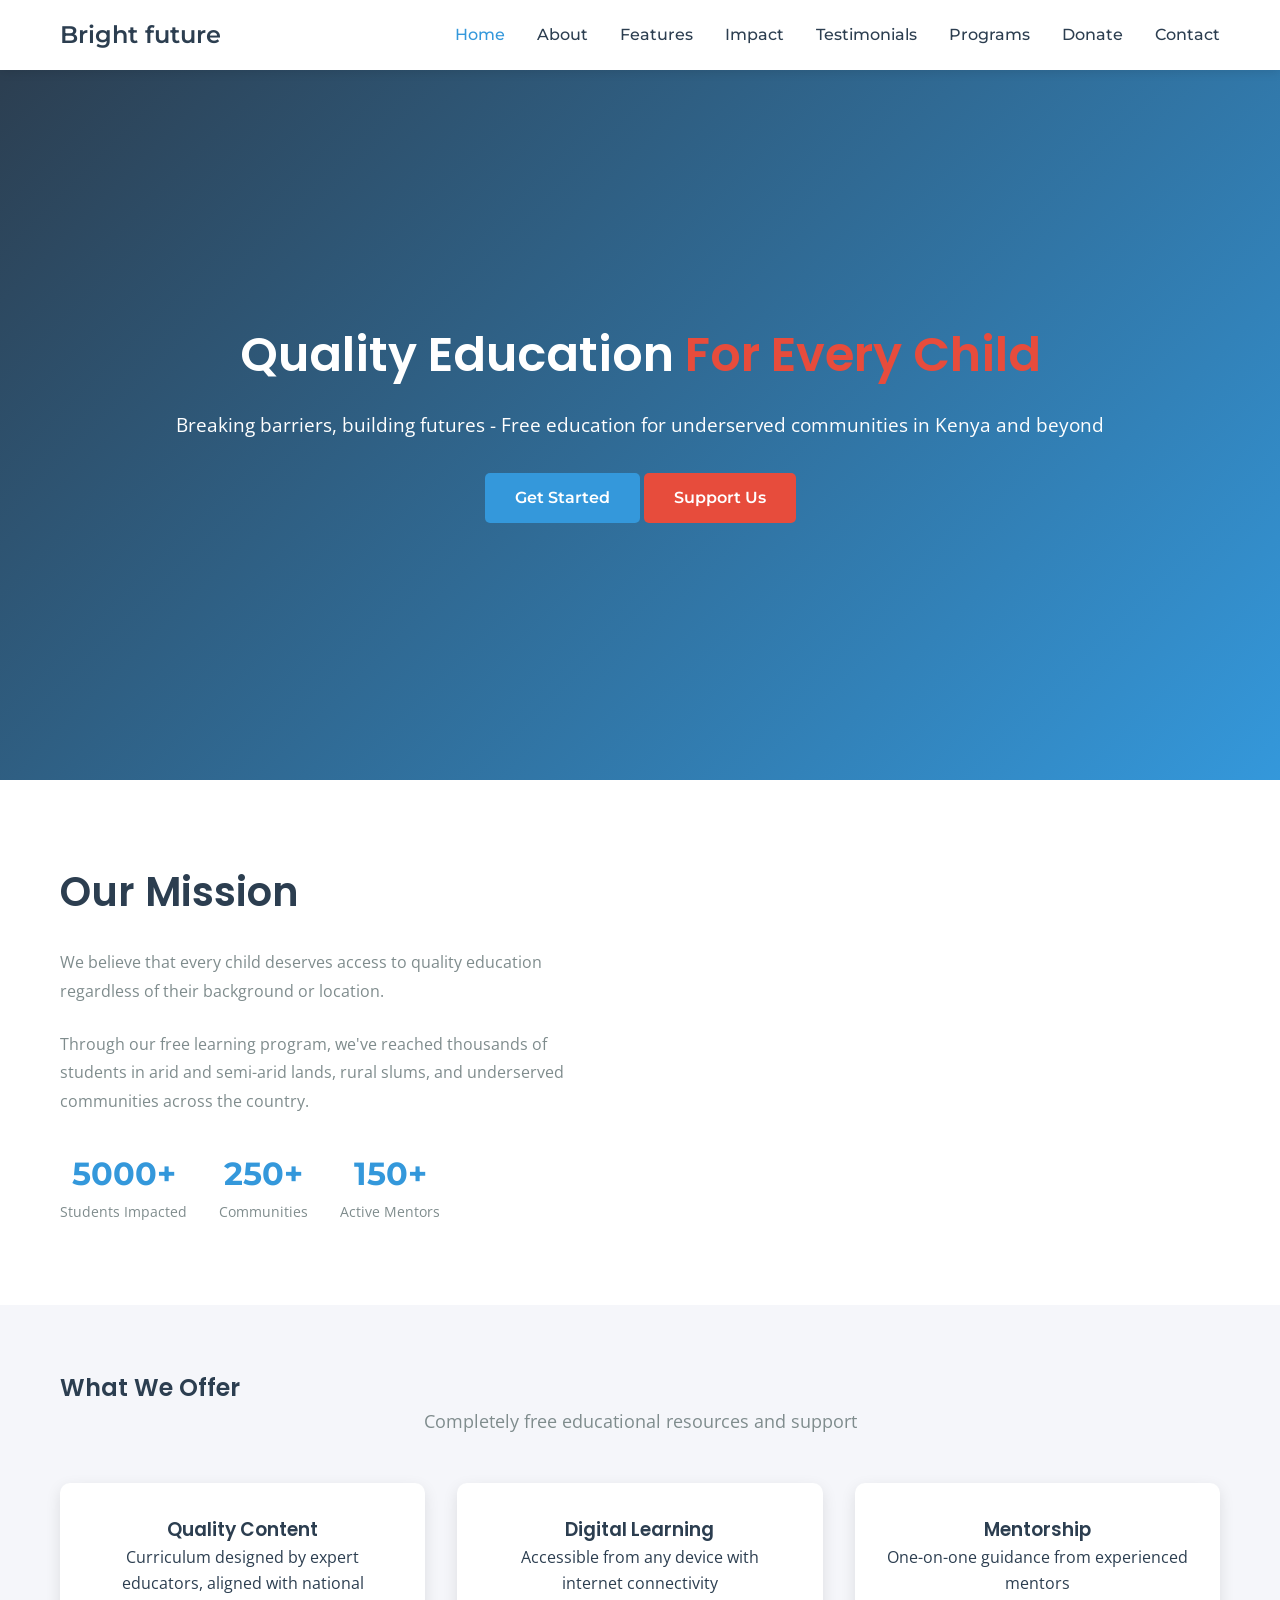
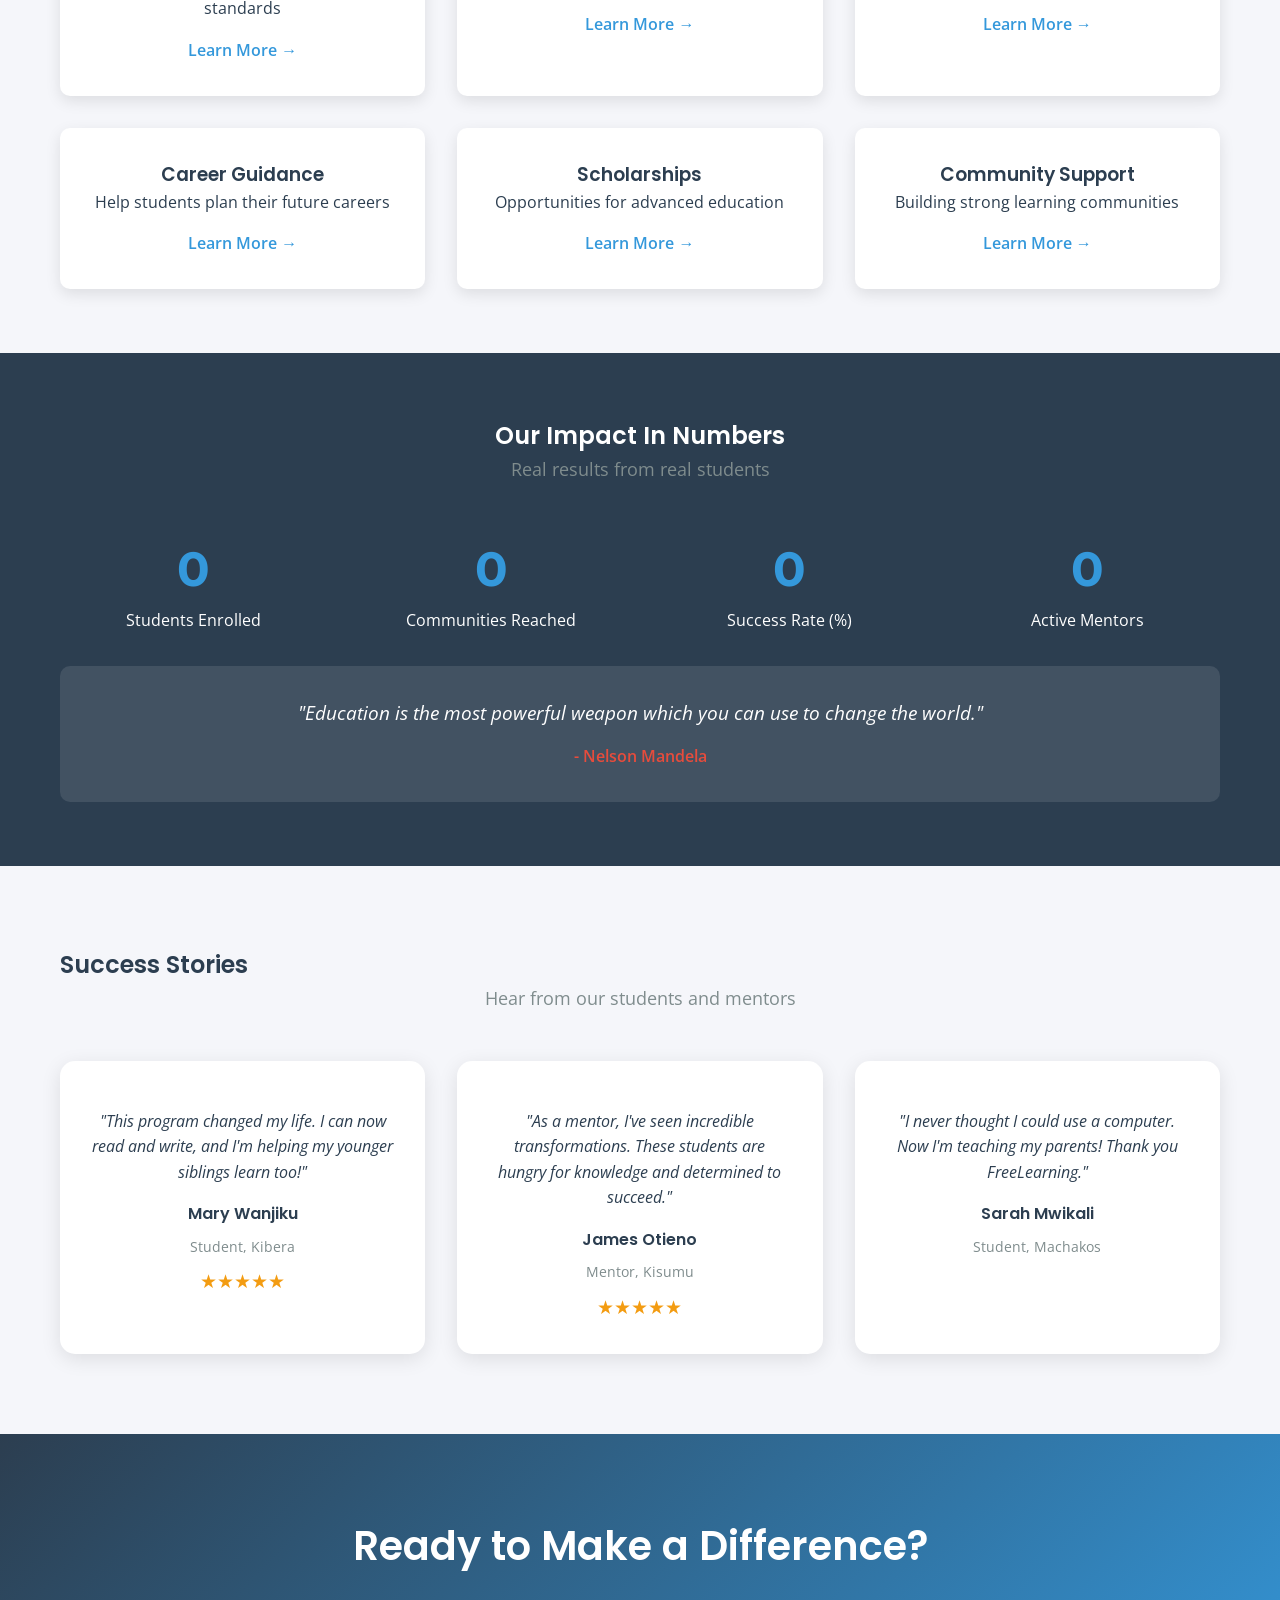
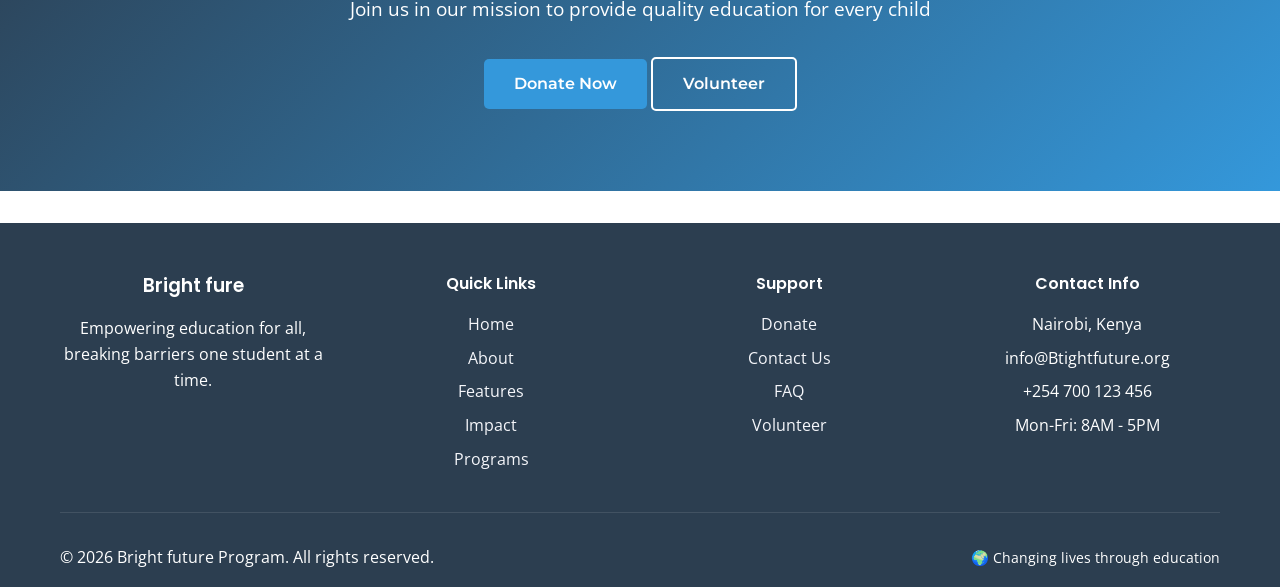
==== commit 42c7cec6: "feat: set up project foundation and navbar" ====
--- a/index.html
+++ b/index.html
@@ -75,7 +75,6 @@
                     <a href="programs.html" class="feature-link">Learn More →</a>
                 </div>
                 <div class="feature-card">
-                    <div class="feature-icon">💻</div>
                     <h3>Digital Learning</h3>
                     <p>Accessible from any device with internet connectivity</p>
                     <a href="programs.html" class="feature-link">Learn More →</a>
@@ -151,7 +150,6 @@
                     <p class="testimonial-text">"I never thought I could use a computer. Now I'm teaching my parents! Thank you FreeLearning."</p>
                     <h4>Sarah Mwikali</h4>
                     <p class="testimonial-role">Student, Machakos</p>
-                    <div class="rating">★★★★★</div>
                 </div>
             </div>
         </div>
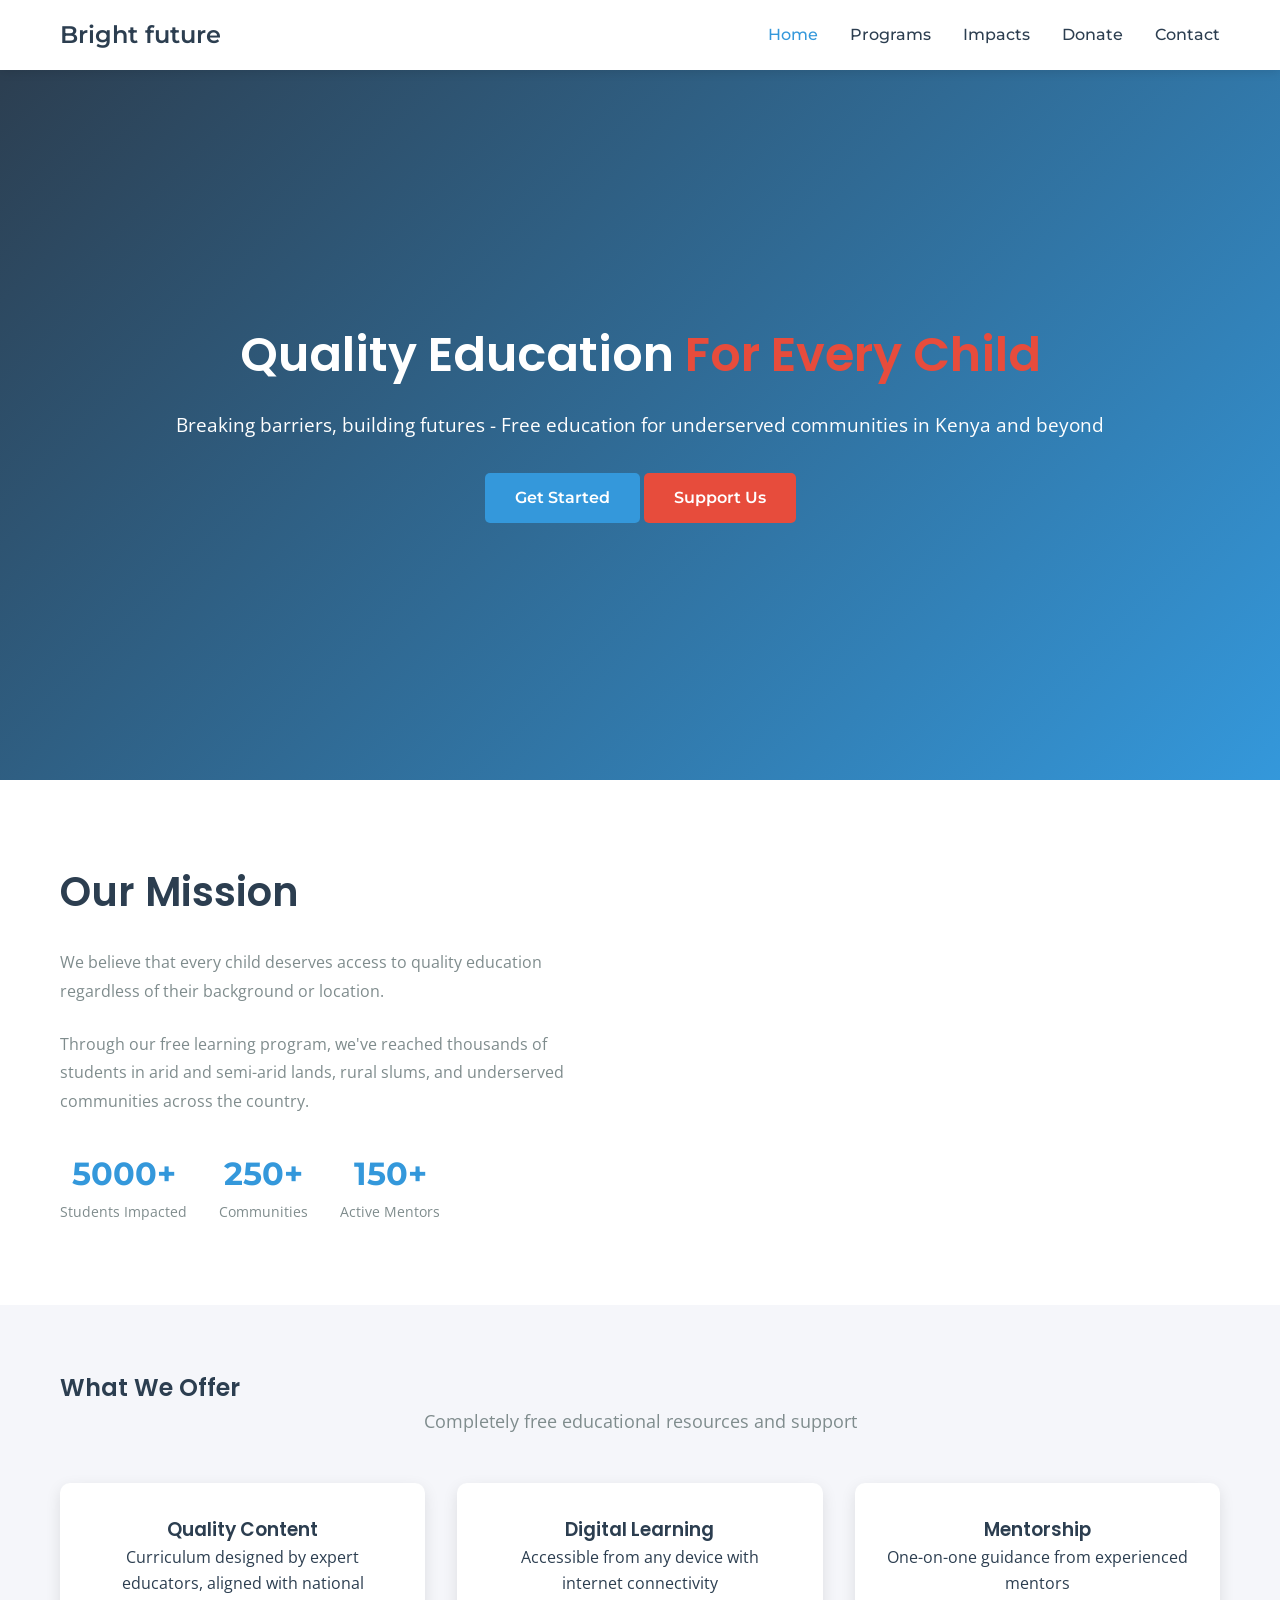
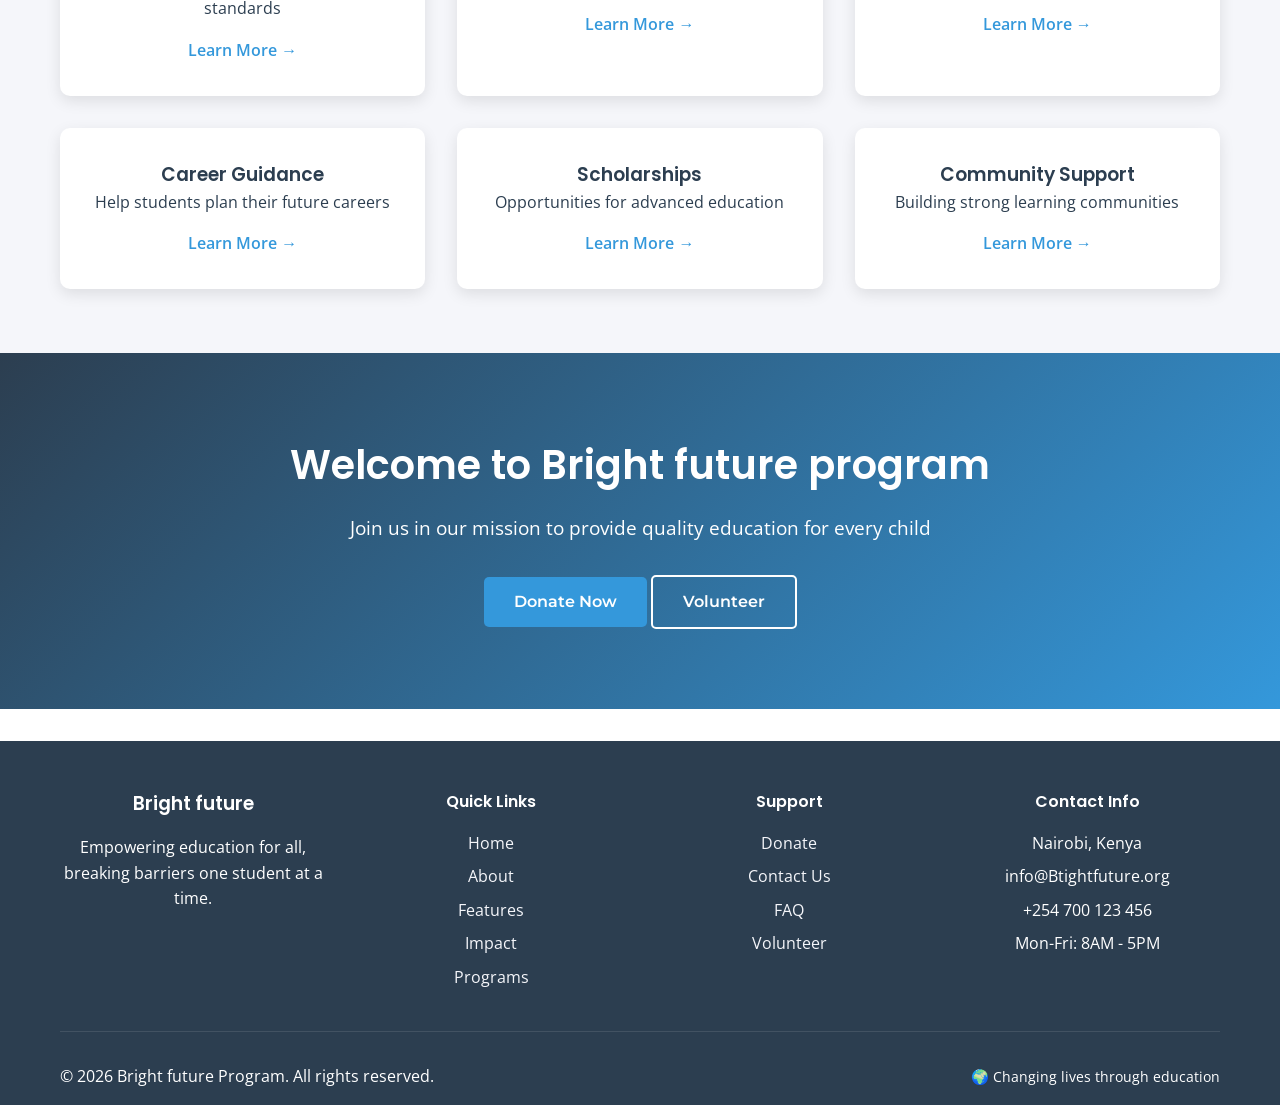
==== commit 1bce8dd9: "feat: update the layout for the programs section" ====
--- a/index.html
+++ b/index.html
@@ -14,16 +14,12 @@
             </div>
             <ul class="nav-links">
                 <li><a href="#home" class="active">Home</a></li>
-                <li><a href="#about">About</a></li>
-                <li><a href="#features">Features</a></li>
-                <li><a href="#stats">Impact</a></li>
-                <li><a href="#testimonials">Testimonials</a></li>
                 <li><a href="programs.html">Programs</a></li>
+                <li><a href="impacts.html">Impacts</a></li>
                 <li><a href="donations.html">Donate</a></li>
                 <li><a href="contacts.html">Contact</a></li>
             </ul>
-            <div class="hamburger">☰</div>
-        </div>
+            </div>
     </nav>
 
     <section id="home" class="hero">
@@ -103,62 +99,10 @@
         </div>
     </section>
 
-    <section id="stats" class="stats">
-        <div class="container">
-            <h2>Our Impact In Numbers</h2>
-            <p class="section-subtitle">Real results from real students</p>
-            <div class="stats-grid" id="stats-container">
-                <div class="stat-item">
-                    <div class="stat-number-animated" data-target="5000">0</div>
-                    <p>Students Enrolled</p>
-                </div>
-                <div class="stat-item">
-                    <div class="stat-number-animated" data-target="250">0</div>
-                    <p>Communities Reached</p>
-                </div>
-                <div class="stat-item">
-                    <div class="stat-number-animated" data-target="85">0</div>
-                    <p>Success Rate (%)</p>
-                </div>
-                <div class="stat-item">
-                    <div class="stat-number-animated" data-target="150">0</div>
-                    <p>Active Mentors</p>
-                </div>
-            </div>
-            <div id="api-quote" class="motivational-quote"></div>
-        </div>
-    </section>
-
-    <section id="testimonials" class="testimonials">
-        <div class="container">
-            <h2>Success Stories</h2>
-            <p class="section-subtitle">Hear from our students and mentors</p>
-            <div class="testimonials-grid">
-                <div class="testimonial-card">
-                    <p class="testimonial-text">"This program changed my life. I can now read and write, and I'm helping my younger siblings learn too!"</p>
-                    <h4>Mary Wanjiku</h4>
-                    <p class="testimonial-role">Student, Kibera</p>
-                    <div class="rating">★★★★★</div>
-                </div>
-                <div class="testimonial-card">
-                    <p class="testimonial-text">"As a mentor, I've seen incredible transformations. These students are hungry for knowledge and determined to succeed."</p>
-                    <h4>James Otieno</h4>
-                    <p class="testimonial-role">Mentor, Kisumu</p>
-                    <div class="rating">★★★★★</div>
-                </div>
-                <div class="testimonial-card">
-                    <p class="testimonial-text">"I never thought I could use a computer. Now I'm teaching my parents! Thank you FreeLearning."</p>
-                    <h4>Sarah Mwikali</h4>
-                    <p class="testimonial-role">Student, Machakos</p>
-                </div>
-            </div>
-        </div>
-    </section>
-
     <section class="cta">
         <div class="container">
             <div class="cta-content">
-                <h2>Ready to Make a Difference?</h2>
+                <h2>Welcome to Bright future program</h2>
                 <p>Join us in our mission to provide quality education for every child</p>
                 <div class="cta-buttons">
                     <a href="donations.html" class="btn btn-primary">Donate Now</a>
@@ -172,7 +116,7 @@
         <div class="container">
             <div class="footer-grid">
                 <div class="footer-section">
-                    <h3>Bright fure</h3>
+                    <h3>Bright future</h3>
                     <p>Empowering education for all, breaking barriers one student at a time.</p>            
                 </div>
                 <div class="footer-section">
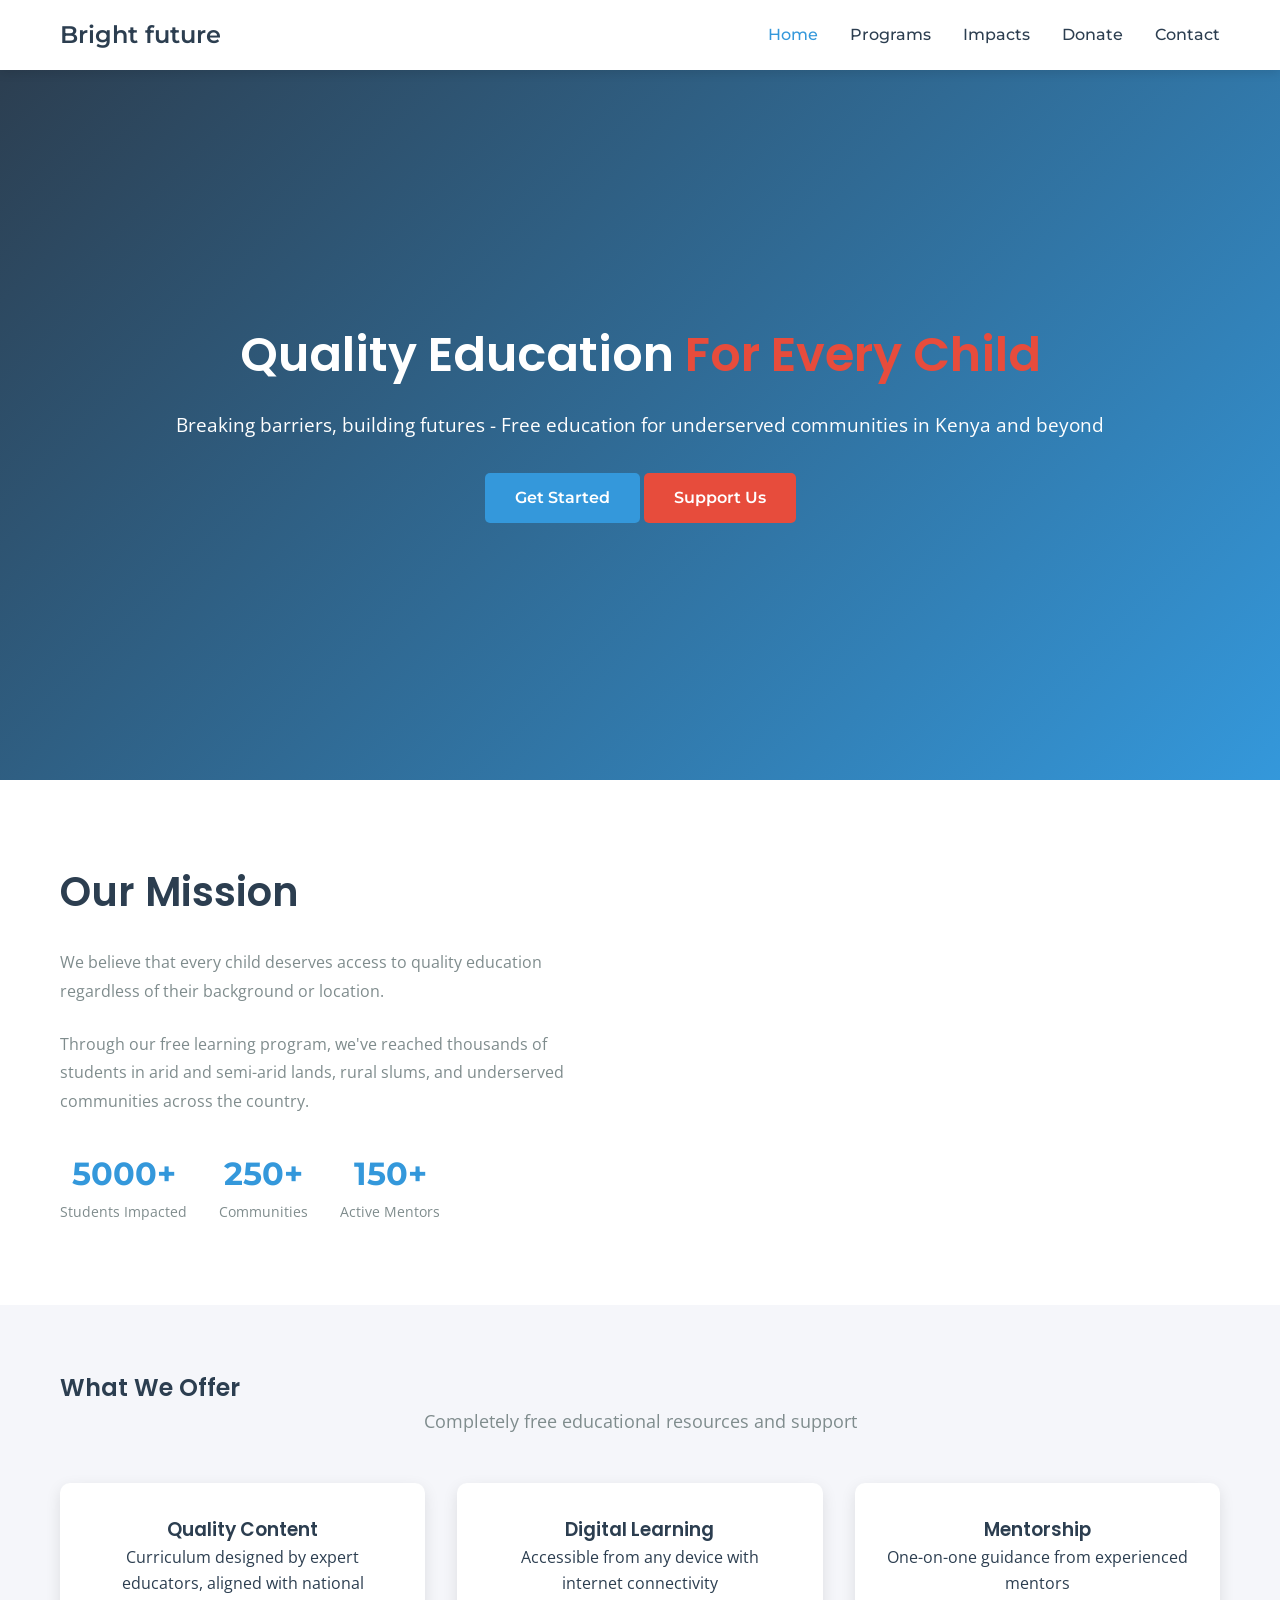
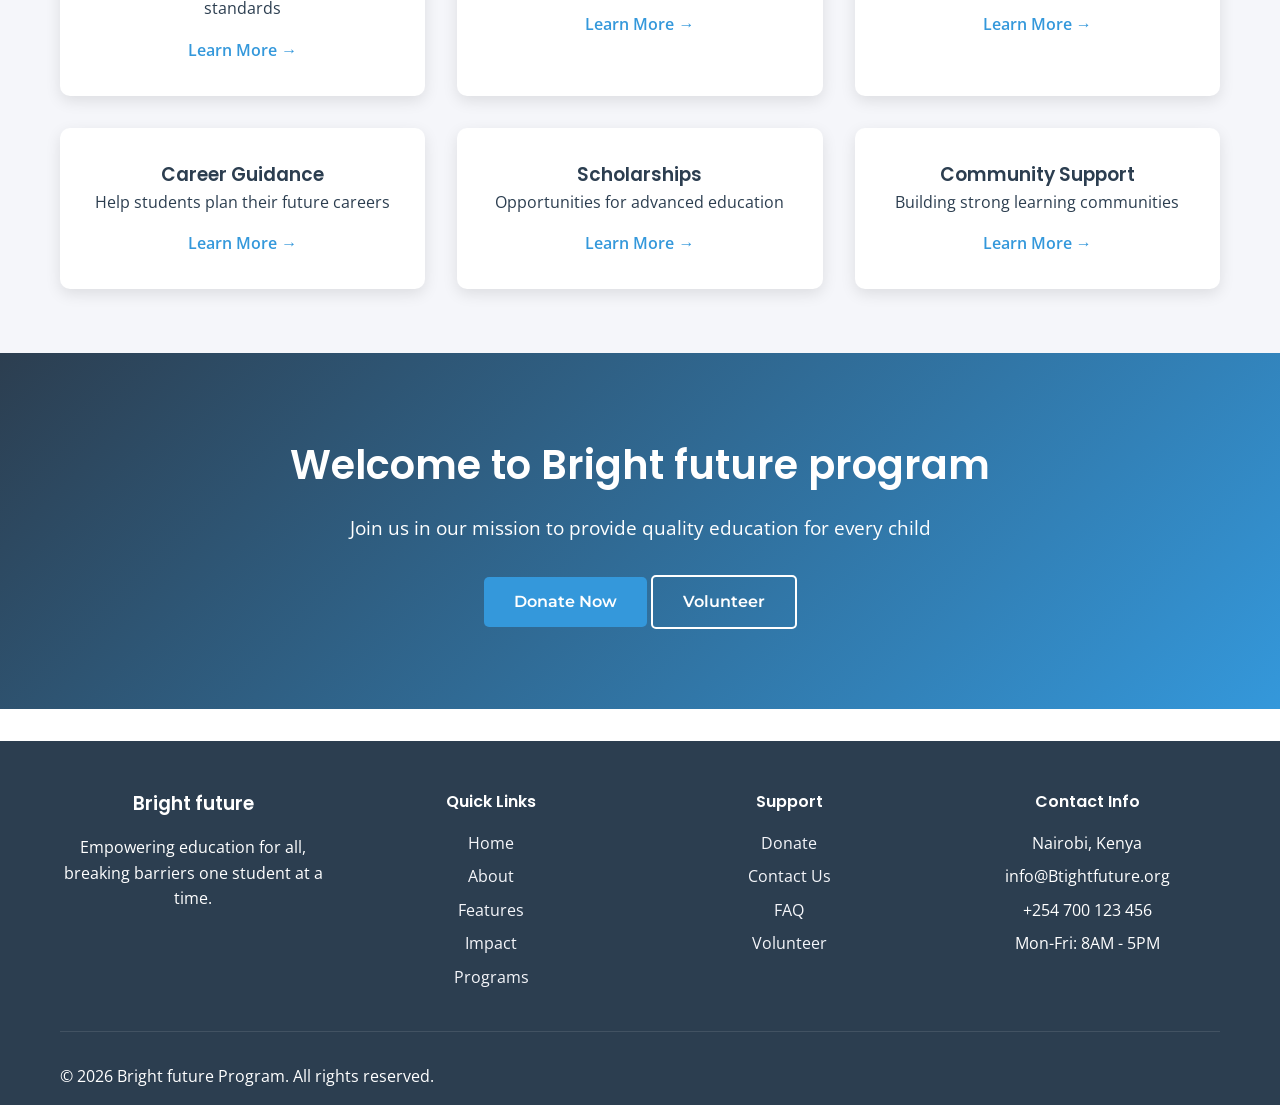
==== commit 2e0414e9: "feat: improve SEO meta description and page title" ====
--- a/index.html
+++ b/index.html
@@ -3,7 +3,7 @@
 <head>
     <meta charset="UTF-8">
     <meta name="viewport" content="width=device-width, initial-scale=1.0">
-    <title>Bright future Program - Education For All</title>
+    <title>Bright Future Program - Education For All</title>
     <link rel="stylesheet" href="css/style.css">
 </head>
 <body>
--- a/css/style.css
+++ b/css/style.css
@@ -1,6 +1,7 @@
 /* Import Fonts */
 @import url('https://fonts.googleapis.com/css2?family=Poppins:wght@300;400;600;700&family=Open+Sans:wght@400;600&family=Montserrat:wght@500;600;700&display=swap');
 
+/* Color Variables */
 :root {
     --primary: #2C3E50;
     --secondary: #3498DB;
@@ -10,6 +11,7 @@
     --dark-gray: #7F8C8D;
 }
 
+/* Reset & Base Styles */
 * {
     margin: 0;
     padding: 0;
@@ -27,9 +29,10 @@
     font-weight: 600;
 }
 
+/* Navigation */
 .navbar {
     background: var(--white);
-    box-shadow: 0 2px 10px rgba(0,0,0,0.1);
+    box-shadow: 0 3px 10px rgba(0,0,0,0.1);
     position: fixed;
     width: 100%;
     top: 0;
@@ -79,6 +82,7 @@
     cursor: pointer;
 }
 
+/* Buttons */
 .btn {
     display: inline-block;
     padding: 12px 30px;
@@ -122,6 +126,7 @@
     color: var(--white);
 }
 
+/* Hero Section */
 .hero {
     height: 80vh;
     background: linear-gradient(135deg, var(--primary), var(--secondary));
@@ -142,6 +147,7 @@
     margin-bottom: 2rem;
 }
 
+/* Features Grid */
 .features {
     padding: 4rem 0;
     background: var(--light-gray);
@@ -176,6 +182,7 @@
     margin-bottom: 1rem;
 }
 
+/* Stats Section */
 .stats {
     padding: 4rem 0;
     background: var(--primary);
@@ -194,6 +201,7 @@
     color: var(--secondary);
 }
 
+/* Programs Page */
 .page-header {
     background: var(--light-gray);
     padding: 8rem 0 3rem;
@@ -216,6 +224,7 @@
     color: var(--dark-gray);
 }
 
+/* Impacts Page */
 .impact-item {
     text-align: center;
     padding: 2rem;
@@ -300,6 +309,7 @@
     font-family: 'Open Sans', sans-serif;
 }
 
+/* Contact Page */
 .contact-grid {
     display: grid;
     grid-template-columns: 1fr 1fr;
@@ -336,6 +346,7 @@
     gap: 1rem;
 }
 
+/* Footer */
 footer {
     background: var(--primary);
     color: var(--white);
@@ -344,6 +355,7 @@
     margin-top: 2rem;
 }
 
+/* Responsive Design */
 @media (max-width: 768px) {
     .nav-links {
         display: none;
@@ -383,10 +395,14 @@
 }
 
 
+/* Add these new styles to your existing CSS */
+
+/* Highlight color */
 .highlight {
     color: var(--accent);
 }
 
+/* Section Subtitle */
 .section-subtitle {
     text-align: center;
     color: var(--dark-gray);
@@ -394,6 +410,7 @@
     font-size: 1.1rem;
 }
 
+/* About Section */
 .about {
     padding: 5rem 0;
     background: var(--white);
@@ -451,6 +468,7 @@
     font-size: 8rem;
 }
 
+/* Feature Links */
 .feature-link {
     display: inline-block;
     margin-top: 1rem;
@@ -463,6 +481,7 @@
     color: var(--accent);
 }
 
+/* Animated Stats */
 .stat-number-animated {
     font-size: 3rem;
     font-weight: bold;
@@ -470,6 +489,7 @@
     font-family: 'Montserrat', sans-serif;
 }
 
+/* Testimonials Section */
 .testimonials {
     padding: 5rem 0;
     background: var(--light-gray);
@@ -517,6 +537,7 @@
     margin-top: 0.5rem;
 }
 
+/* Call to Action Section */
 .cta {
     padding: 5rem 0;
     background: linear-gradient(135deg, var(--primary), var(--secondary));
@@ -545,6 +566,7 @@
     color: var(--primary);
 }
 
+/* Footer */
 .footer {
     background: var(--primary);
     color: var(--white);
@@ -617,11 +639,13 @@
     font-size: 0.9rem;
 }
 
+/* Smooth scrolling for anchor links */
 html {
     scroll-behavior: smooth;
     scroll-padding-top: 70px; /* Accounts for fixed navbar */
 }
 
+/* Responsive */
 @media (max-width: 768px) {
     .about-grid {
         grid-template-columns: 1fr;
@@ -646,6 +670,9 @@
 }
 
 
+/* Add to your style.css */
+
+/* Quote Box */
 .quote-box {
     background: rgba(255,255,255,0.1);
     padding: 2rem;
@@ -665,6 +692,7 @@
     color: var(--accent);
 }
 
+/* Stats container */
 .stats .container {
     text-align: center;
 }
@@ -674,6 +702,9 @@
 }
 
 
+/* Additional styles for enhanced pages */
+
+/* Contact Page Styles */
 .contact-description {
     margin-bottom: 2rem;
     color: var(--dark-gray);
@@ -734,7 +765,7 @@
     transform: translateY(-2px);
 }
 
-
+/* Form Styles */
 .form-group {
     margin-bottom: 1rem;
 }
@@ -793,6 +824,7 @@
     border: 1px solid #f5c6cb;
 }
 
+/* Map Section */
 .map-section {
     padding: 3rem 0;
     background: var(--light-gray);
@@ -809,6 +841,7 @@
     box-shadow: 0 5px 15px rgba(0,0,0,0.1);
 }
 
+/* Donation Page Styles */
 .donation-description {
     margin-bottom: 2rem;
     color: var(--dark-gray);
@@ -921,6 +954,7 @@
     margin-bottom: 1rem;
 }
 
+/* Impact Page Styles */
 .impact-description {
     font-size: 0.875rem;
     color: var(--dark-gray);
@@ -953,7 +987,7 @@
     margin-top: 1rem;
 }
 
-
+/* Timeline Styles */
 .timeline {
     padding: 4rem 0;
     background: var(--white);
@@ -1034,6 +1068,7 @@
     }
 }
 
+/* Newsletter Form */
 .btn-small {
     padding: 8px 15px;
     font-size: 0.875rem;
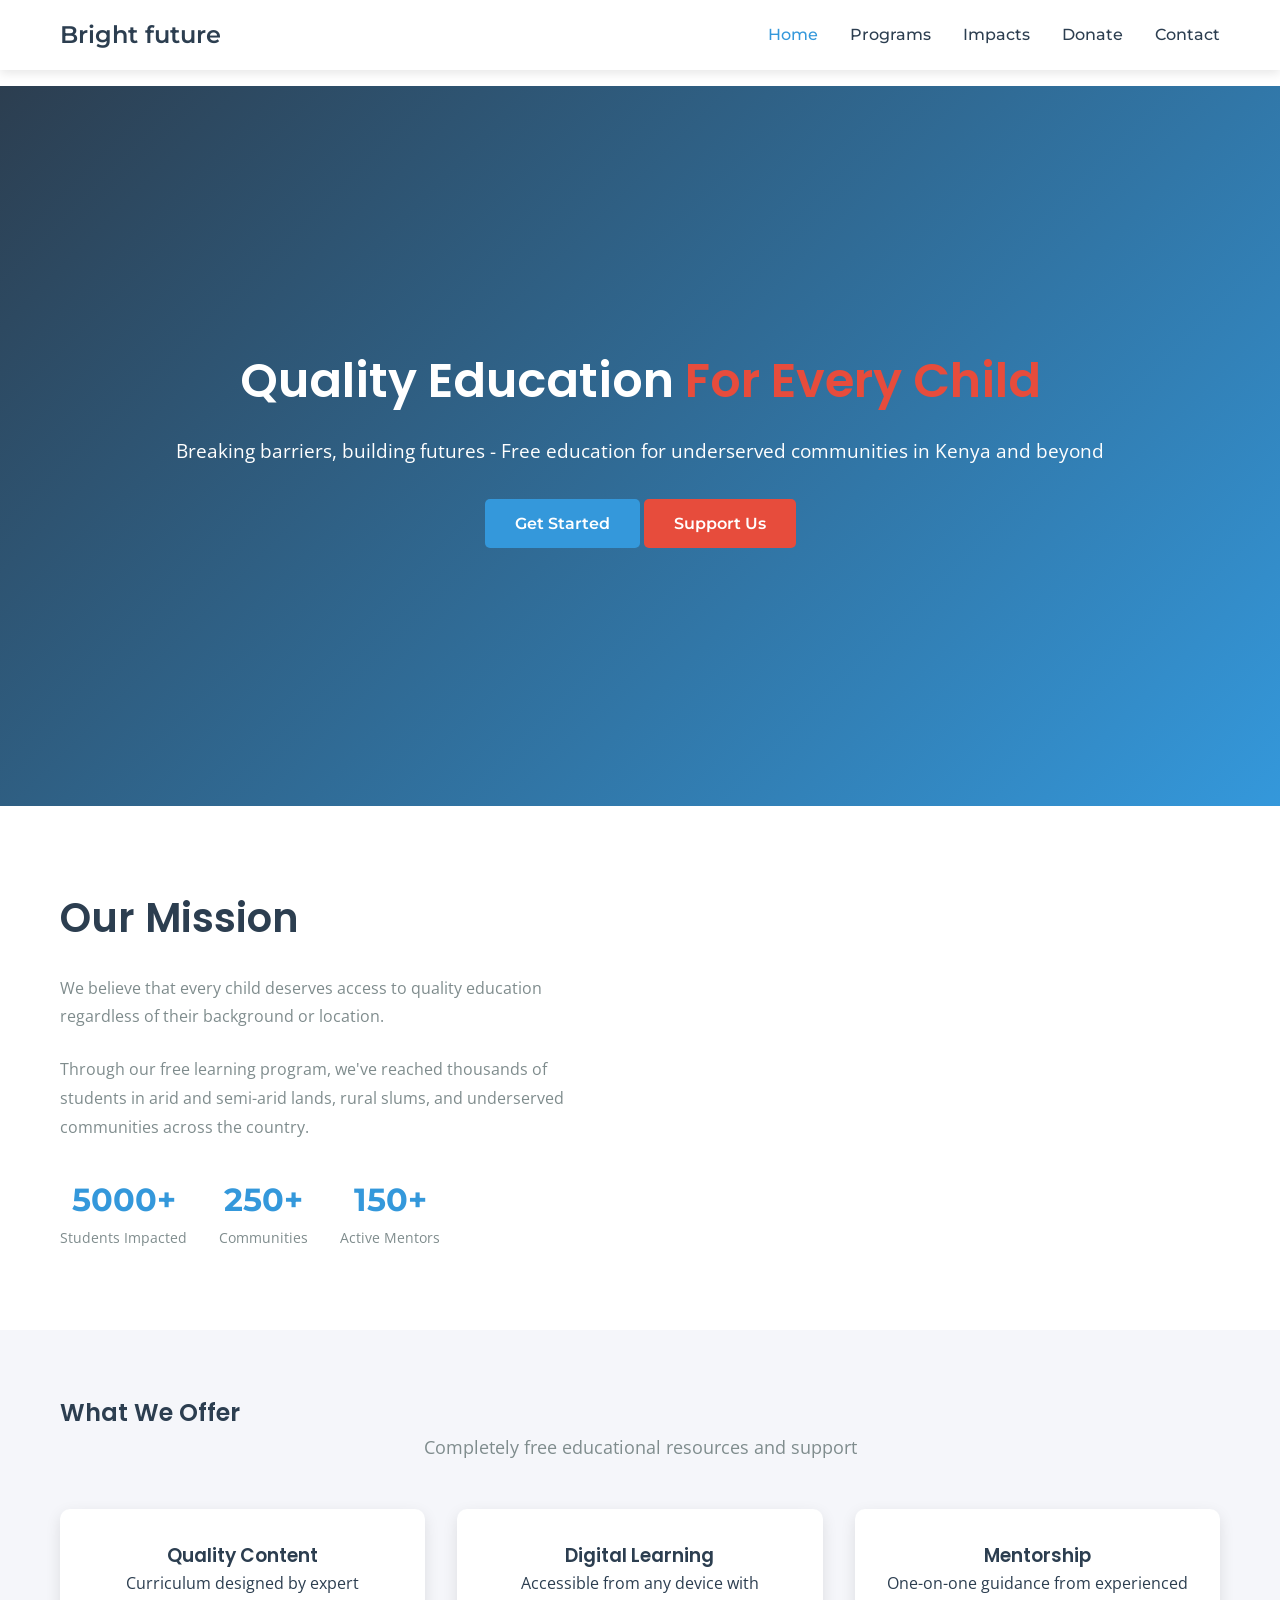
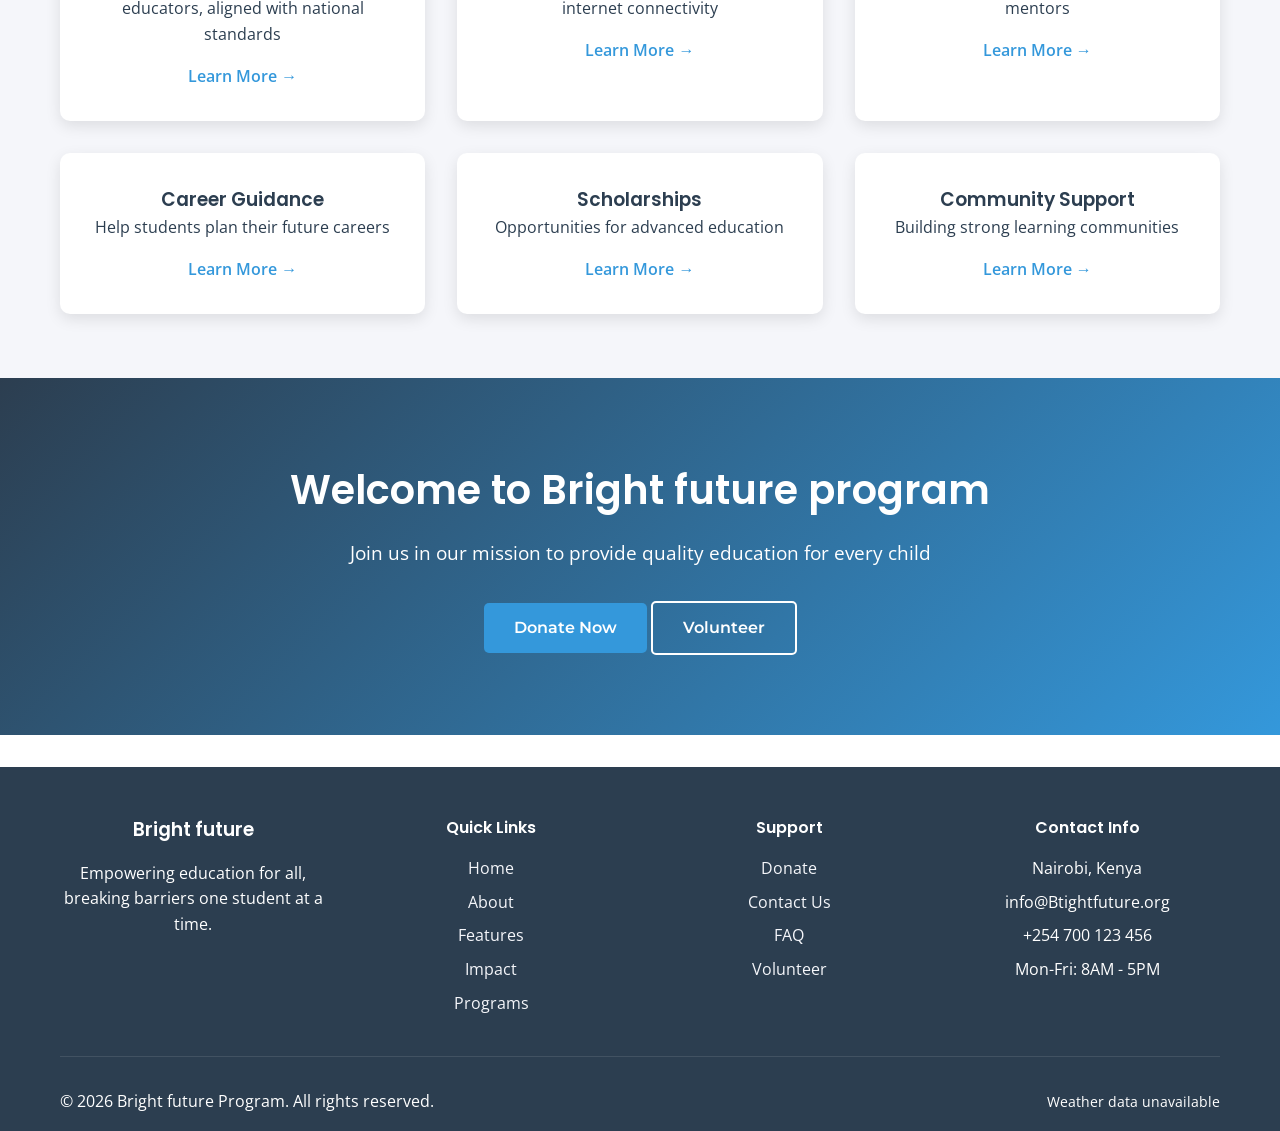
==== commit bd91df2e: "Fix weather widget logic and program modal syntax" ====
--- a/index.html
+++ b/index.html
@@ -7,6 +7,7 @@
     <link rel="stylesheet" href="css/style.css">
 </head>
 <body>
+    //navbar
     <nav class="navbar">
         <div class="container">
             <div class="logo">
